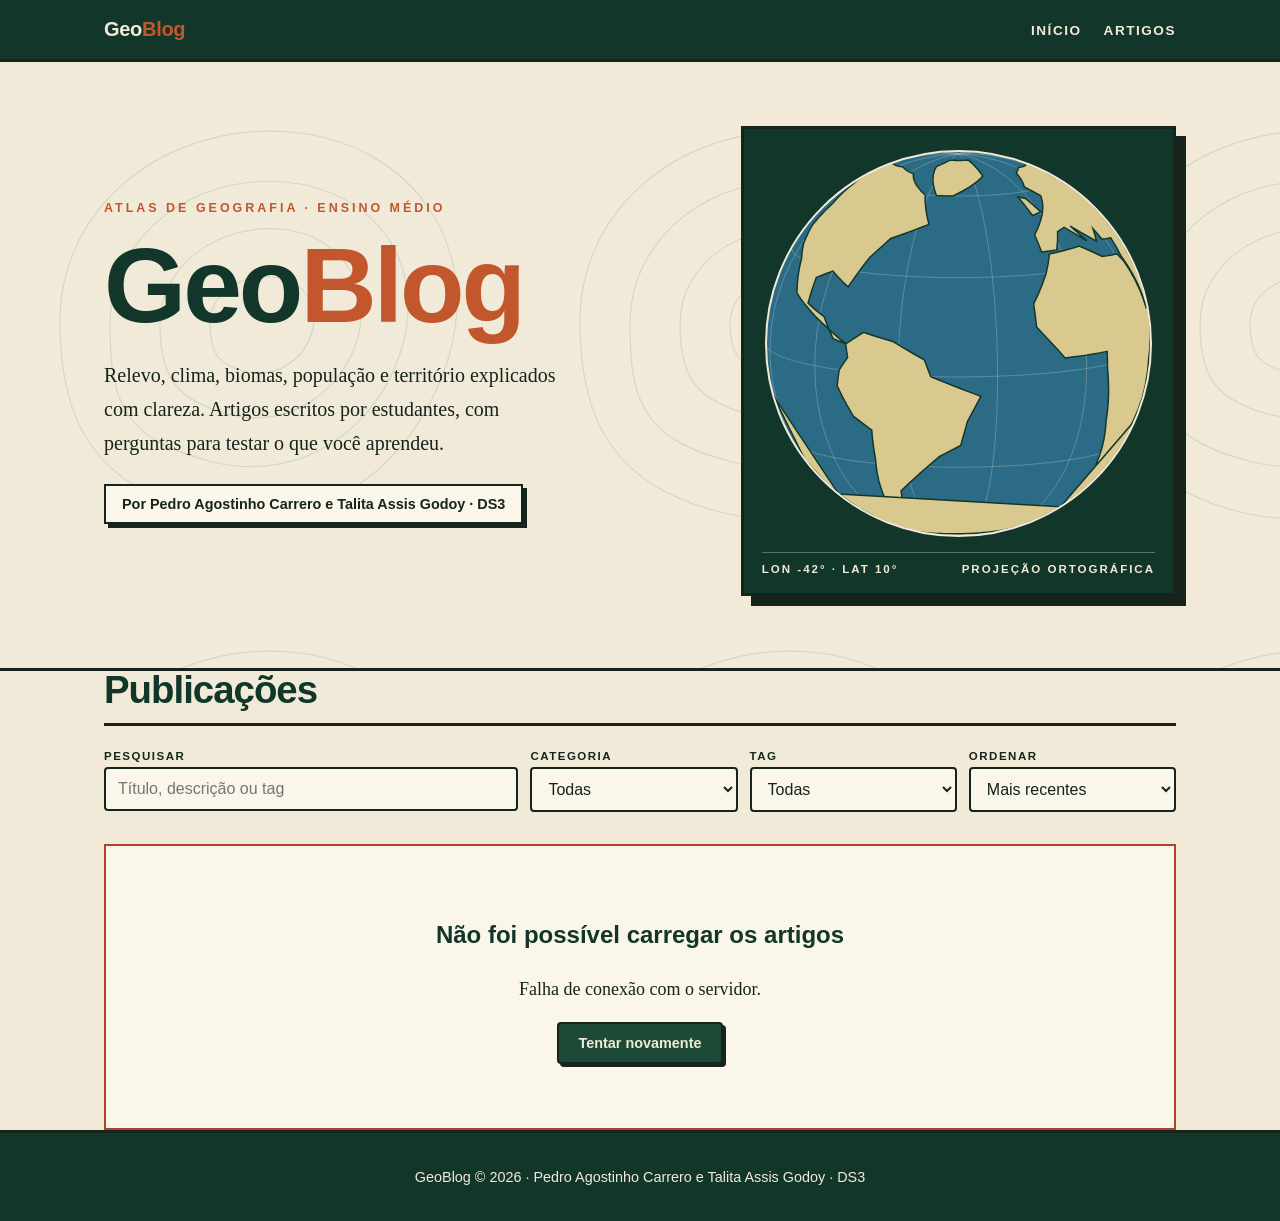
==== index.html @ fbd189be "agr sim" ====
<!doctype html>
<html lang="pt-BR">
  <head>
    <meta charset="utf-8" />
    <meta name="viewport" content="width=device-width,initial-scale=1" />
    <title>GeoBlog — Geografia do Ensino Médio</title>
    <meta
      name="description"
      content="GeoBlog: artigos de Geografia para o Ensino Médio."
    />
    <link rel="stylesheet" href="css/styles.css" />
  </head>
  <body>
    <a class="skip" href="#artigos">Ir para os artigos</a>
    <header class="site">
      <div class="wrap">
        <a class="brand" href="index.html">Geo<span>Blog</span></a>
        <nav aria-label="Principal">
          <a href="#inicio">Início</a><a href="#artigos">Artigos</a>
        </nav>
      </div>
    </header>
    <section class="hero" id="inicio">
      <div class="wrap">
        <div>
          <div class="coords">Atlas de Geografia · Ensino Médio</div>
          <h1>Geo<span>Blog</span></h1>
          <p>
            Relevo, clima, biomas, população e território explicados com
            clareza. Artigos escritos por estudantes, com perguntas para testar
            o que você aprendeu.
          </p>
          <div class="authors">
            Por Pedro Agostinho Carrero e Talita Assis Godoy · DS3
          </div>
        </div>
        <div class="stage">
          <canvas
            id="globe"
            role="img"
            aria-label="Globo terrestre girando lentamente"
          ></canvas>
          <div class="cap">
            <span id="gl">Lon −50° · Lat 10°</span
            ><span>Projeção ortográfica</span>
          </div>
        </div>
      </div>
    </section>
    <main class="wrap" id="artigos">
      <h2 class="sec">Publicações</h2>
      <div class="tools" role="search">
        <div>
          <label class="l" for="q">Pesquisar</label
          ><input id="q" type="search" placeholder="Título, descrição ou tag" />
        </div>
        <div>
          <label class="l" for="cat">Categoria</label
          ><select id="cat">
            <option value="">Todas</option>
          </select>
        </div>
        <div>
          <label class="l" for="tag">Tag</label
          ><select id="tag">
            <option value="">Todas</option>
          </select>
        </div>
        <div>
          <label class="l" for="ord">Ordenar</label
          ><select id="ord">
            <option value="desc">Mais recentes</option>
            <option value="asc">Mais antigos</option>
          </select>
        </div>
      </div>
      <div id="out" aria-live="polite"></div>
    </main>
    <footer class="site">
      <div class="wrap">
        GeoBlog © <span id="y"></span> · Pedro Agostinho Carrero e Talita Assis
        Godoy · DS3<br />
      </div>
    </footer>
    <script src="js/config.js"></script>
    <script src="js/api.js"></script>
    <script src="js/globe.js"></script>
    <script src="js/main.js"></script>
  </body>
</html>
---- css/styles.css ----
:root{--paper:#f1ead8;--card:#faf6ea;--ink:#16241c;--f:#1d4a36;--fd:#12372a;--o:#6b7a3a;--sand:#dccfae;--acc:#c2562d;--mut:#55655a;--ok:#2e7d4f;--bad:#b3402f}
*{box-sizing:border-box}html{scroll-behavior:smooth}
body{margin:0;font:18px/1.7 "Iowan Old Style",Palatino,Georgia,serif;color:var(--ink);background:var(--paper)}
h1,h2,h3,.sans,button,input,select,textarea,.meta,.badge,nav,.coords{font-family:"Helvetica Neue",Arial,system-ui,sans-serif}
a{color:var(--f)}:focus-visible{outline:3px solid var(--acc);outline-offset:3px}
.wrap{max-width:1120px;margin:auto;padding:0 24px}
.skip{position:absolute;left:-999px}.skip:focus{left:8px;top:8px;background:#fff;padding:8px;z-index:9}
header.site{background:var(--fd);color:var(--paper);position:sticky;top:0;z-index:5;border-bottom:3px solid var(--ink)}
header.site .wrap{display:flex;justify-content:space-between;align-items:center;padding:14px 24px;flex-wrap:wrap;gap:8px}
.brand{font:800 1.25rem "Helvetica Neue",Arial,sans-serif;color:var(--paper);text-decoration:none;letter-spacing:-.3px}.brand span{color:var(--acc)}
nav a{color:var(--paper);margin-left:22px;text-decoration:none;font-weight:600;font-size:.85rem;text-transform:uppercase;letter-spacing:1.5px;border-bottom:2px solid transparent;padding-bottom:2px}nav a:hover{border-color:var(--acc)}
.hero{background-color:var(--paper);background-image:url("data:image/svg+xml,%3Csvg xmlns='http://www.w3.org/2000/svg' width='520' height='520' fill='none' stroke='%231d4a36' stroke-opacity='.13' stroke-width='1.2'%3E%3Cpath d='M60 260c0-120 110-200 230-190s190 110 160 220-130 190-250 160S60 340 60 260z'/%3E%3Cpath d='M110 262c0-90 85-150 175-142s140 80 118 162-100 140-190 118-103-60-103-138z'/%3E%3Cpath d='M160 262c0-60 60-100 120-95s92 55 78 108-68 92-126 78-72-40-72-91z'/%3E%3Cpath d='M210 262c0-30 30-50 62-47s48 28 40 55-34 46-64 40-38-20-38-48z'/%3E%3C/svg%3E");border-bottom:3px solid var(--ink)}
.hero .wrap{display:grid;grid-template-columns:1.15fr .85fr;gap:48px;align-items:center;padding:64px 24px 72px}
.coords{font-size:.78rem;font-weight:700;color:var(--acc);letter-spacing:3px;text-transform:uppercase;margin-bottom:18px}
.hero h1{font:800 clamp(3.2rem,9vw,6.6rem)/.92 "Helvetica Neue",Arial,sans-serif;letter-spacing:-3px;margin:0 0 24px;color:var(--fd)}.hero h1 span{color:var(--acc)}
.hero p{font-size:1.25rem;max-width:46ch;margin:0 0 24px}
.authors{display:inline-block;padding:10px 16px;border:2px solid var(--ink);background:var(--card);font:700 .9rem "Helvetica Neue",Arial,sans-serif;box-shadow:4px 4px 0 var(--ink)}
.stage{background:var(--fd);border:3px solid var(--ink);box-shadow:10px 10px 0 var(--ink);padding:18px;color:var(--paper)}
.stage canvas{display:block;width:100%;aspect-ratio:1}
.stage .cap{display:flex;justify-content:space-between;font:700 .72rem "Helvetica Neue",Arial,sans-serif;letter-spacing:2px;text-transform:uppercase;margin-top:12px;border-top:1px solid #f1ead855;padding-top:10px}
main{padding:56px 0 80px}
h2.sec{font:800 2.4rem/1 "Helvetica Neue",Arial,sans-serif;letter-spacing:-1px;color:var(--fd);margin:0 0 24px;padding-bottom:14px;border-bottom:3px solid var(--ink)}
.tools{display:grid;grid-template-columns:2fr 1fr 1fr 1fr;gap:12px;margin-bottom:32px}
label.l{display:block;font:700 .72rem "Helvetica Neue",Arial,sans-serif;text-transform:uppercase;letter-spacing:1.5px;color:var(--ink);margin-bottom:5px}
input,select,textarea{width:100%;padding:11px 12px;border:2px solid var(--ink);border-radius:4px;background:var(--card);font-size:1rem;color:var(--ink)}
input:focus,select:focus,textarea:focus{background:#fff}
.grid{display:grid;grid-template-columns:repeat(auto-fill,minmax(300px,1fr));gap:32px}
.card{background:var(--card);border:2px solid var(--ink);box-shadow:6px 6px 0 var(--ink);transition:transform .15s,box-shadow .15s;display:flex;flex-direction:column;text-decoration:none;color:inherit}
.card:hover,.card:focus-visible{transform:translate(-3px,-3px);box-shadow:10px 10px 0 var(--acc)}
.card .cv{aspect-ratio:16/10;background:var(--o);object-fit:cover;width:100%;display:block;border-bottom:2px solid var(--ink);font-size:0}
.card .b{padding:18px;display:flex;flex-direction:column;gap:10px;flex:1}.card h3{margin:0;font-size:1.35rem;line-height:1.2;color:var(--fd);letter-spacing:-.3px}
.card p{margin:0;color:var(--mut);font-size:1rem;line-height:1.5}.meta{font-size:.78rem;color:var(--mut);font-weight:600}
.badge{display:inline-block;align-self:flex-start;padding:2px 9px;border:1.5px solid var(--ink);background:var(--sand);color:var(--ink);font-weight:700;font-size:.7rem;text-transform:uppercase;letter-spacing:1px}
.badge.pub{background:#bfe0c7}.badge.draft{background:#f0d98f}
.chips{display:flex;flex-wrap:wrap;gap:6px}.chips .badge{background:transparent;border-color:#16241c55;text-transform:none;letter-spacing:0}
.state{text-align:center;padding:64px 24px;background:var(--card);border:2px dashed var(--ink)}.state h3{margin:.2em 0;font-size:1.5rem;color:var(--fd)}.state.err{border-color:var(--bad);border-style:solid}
.btn{display:inline-block;padding:11px 20px;border:2px solid var(--ink);border-radius:4px;background:var(--f);color:var(--paper);font:700 .9rem "Helvetica Neue",Arial,sans-serif;cursor:pointer;text-decoration:none;box-shadow:3px 3px 0 var(--ink);transition:transform .1s,box-shadow .1s}
.btn:hover{transform:translate(-1px,-1px);box-shadow:5px 5px 0 var(--ink)}.btn:active{transform:translate(2px,2px);box-shadow:1px 1px 0 var(--ink)}
.btn.alt{background:var(--card);color:var(--ink)}.btn.dng{background:var(--bad);color:#fff}.btn:disabled{opacity:.55;cursor:wait}
footer.site{background:var(--fd);color:var(--paper);padding:36px 0;font:.9rem "Helvetica Neue",Arial,sans-serif;text-align:center;border-top:3px solid var(--ink)}footer a{color:var(--sand)}
article.post{max-width:740px;margin:auto}article h1{font:800 clamp(2.2rem,6vw,3.6rem)/1.02 "Helvetica Neue",Arial,sans-serif;letter-spacing:-1.5px;color:var(--fd);margin:.3em 0}
.lead{font-size:1.35rem;line-height:1.5;color:var(--mut);border-left:5px solid var(--acc);padding-left:16px}
figure{margin:28px 0}figure img{width:100%;display:block;border:2px solid var(--ink);box-shadow:6px 6px 0 var(--ink)}figcaption{font:.82rem "Helvetica Neue",Arial,sans-serif;color:var(--mut);margin-top:12px}
.content{font-size:1.15rem}.content>p:first-of-type::first-letter{float:left;font:800 4.2rem/.8 "Helvetica Neue",Arial,sans-serif;color:var(--acc);padding:6px 10px 0 0}
.content h2,.content h3{font-family:"Helvetica Neue",Arial,sans-serif;color:var(--fd);letter-spacing:-.5px;margin-top:1.8em}.content blockquote{border-left:5px solid var(--acc);margin:1.4em 0;padding:.2em 1.2em;font-style:italic}
article h2{font-family:"Helvetica Neue",Arial,sans-serif;color:var(--fd);border-top:3px solid var(--ink);padding-top:12px;margin-top:2em}
.refs{white-space:pre-wrap;font-size:.95rem;background:var(--sand);border:2px solid var(--ink);padding:16px}
.q{background:var(--card);border:2px solid var(--ink);box-shadow:5px 5px 0 var(--ink);padding:20px;margin:22px 0}.q fieldset{border:0;padding:0;margin:0}
.q legend{font:700 1.1rem "Helvetica Neue",Arial,sans-serif;margin-bottom:10px;padding:0}.opt{display:flex;gap:10px;align-items:flex-start;padding:8px 10px;margin:4px 0;border:2px solid transparent;cursor:pointer}.opt:hover{border-color:var(--ink)}.opt input{width:auto;margin-top:7px;accent-color:var(--f)}
.res{font:700 .95rem "Helvetica Neue",Arial,sans-serif;margin-top:12px}.res.ok{color:var(--ok)}.res.no{color:var(--bad)}
.msg{padding:12px 16px;border:2px solid var(--ink);font:600 .95rem "Helvetica Neue",Arial,sans-serif;margin:12px 0}.msg.err{background:#f3cfc7}.msg.ok{background:#c9e6d0}.msg.info{background:var(--sand)}
.admin .box{background:var(--card);border:2px solid var(--ink);box-shadow:6px 6px 0 var(--ink);padding:26px;margin-bottom:28px}
.narrow{max-width:420px;margin:48px auto}.row{display:grid;grid-template-columns:1fr 1fr;gap:14px}.fld{margin-bottom:16px}
.list-item{display:flex;gap:12px;justify-content:space-between;align-items:center;padding:14px 0;border-bottom:2px solid var(--ink);flex-wrap:wrap}
.tb{display:flex;gap:6px;flex-wrap:wrap;margin-bottom:6px}.tb button{padding:6px 11px;border:2px solid var(--ink);background:var(--card);border-radius:4px;cursor:pointer;font-weight:800}.tb button:hover{background:var(--sand)}
.ed{min-height:280px;border:2px solid var(--ink);border-radius:4px;padding:14px;background:#fff;overflow:auto}
.qe{border:2px solid var(--ink);padding:16px;margin-bottom:14px;background:var(--paper)}
.oe{display:flex;gap:8px;align-items:center;margin:6px 0}.oe input[type=radio]{width:auto;accent-color:var(--f)}
dialog{border:3px solid var(--ink);box-shadow:10px 10px 0 var(--ink);background:var(--card);max-width:800px;width:92vw;max-height:90vh;padding:24px}dialog::backdrop{background:#16241cbb}
.hidden{display:none!important}
@media(max-width:800px){.hero .wrap{grid-template-columns:1fr;padding:40px 24px 56px}.tools,.row{grid-template-columns:1fr}.stage{order:-1;max-width:420px}}
@media(prefers-reduced-motion:reduce){*{animation:none!important;transition:none!important}html{scroll-behavior:auto}}
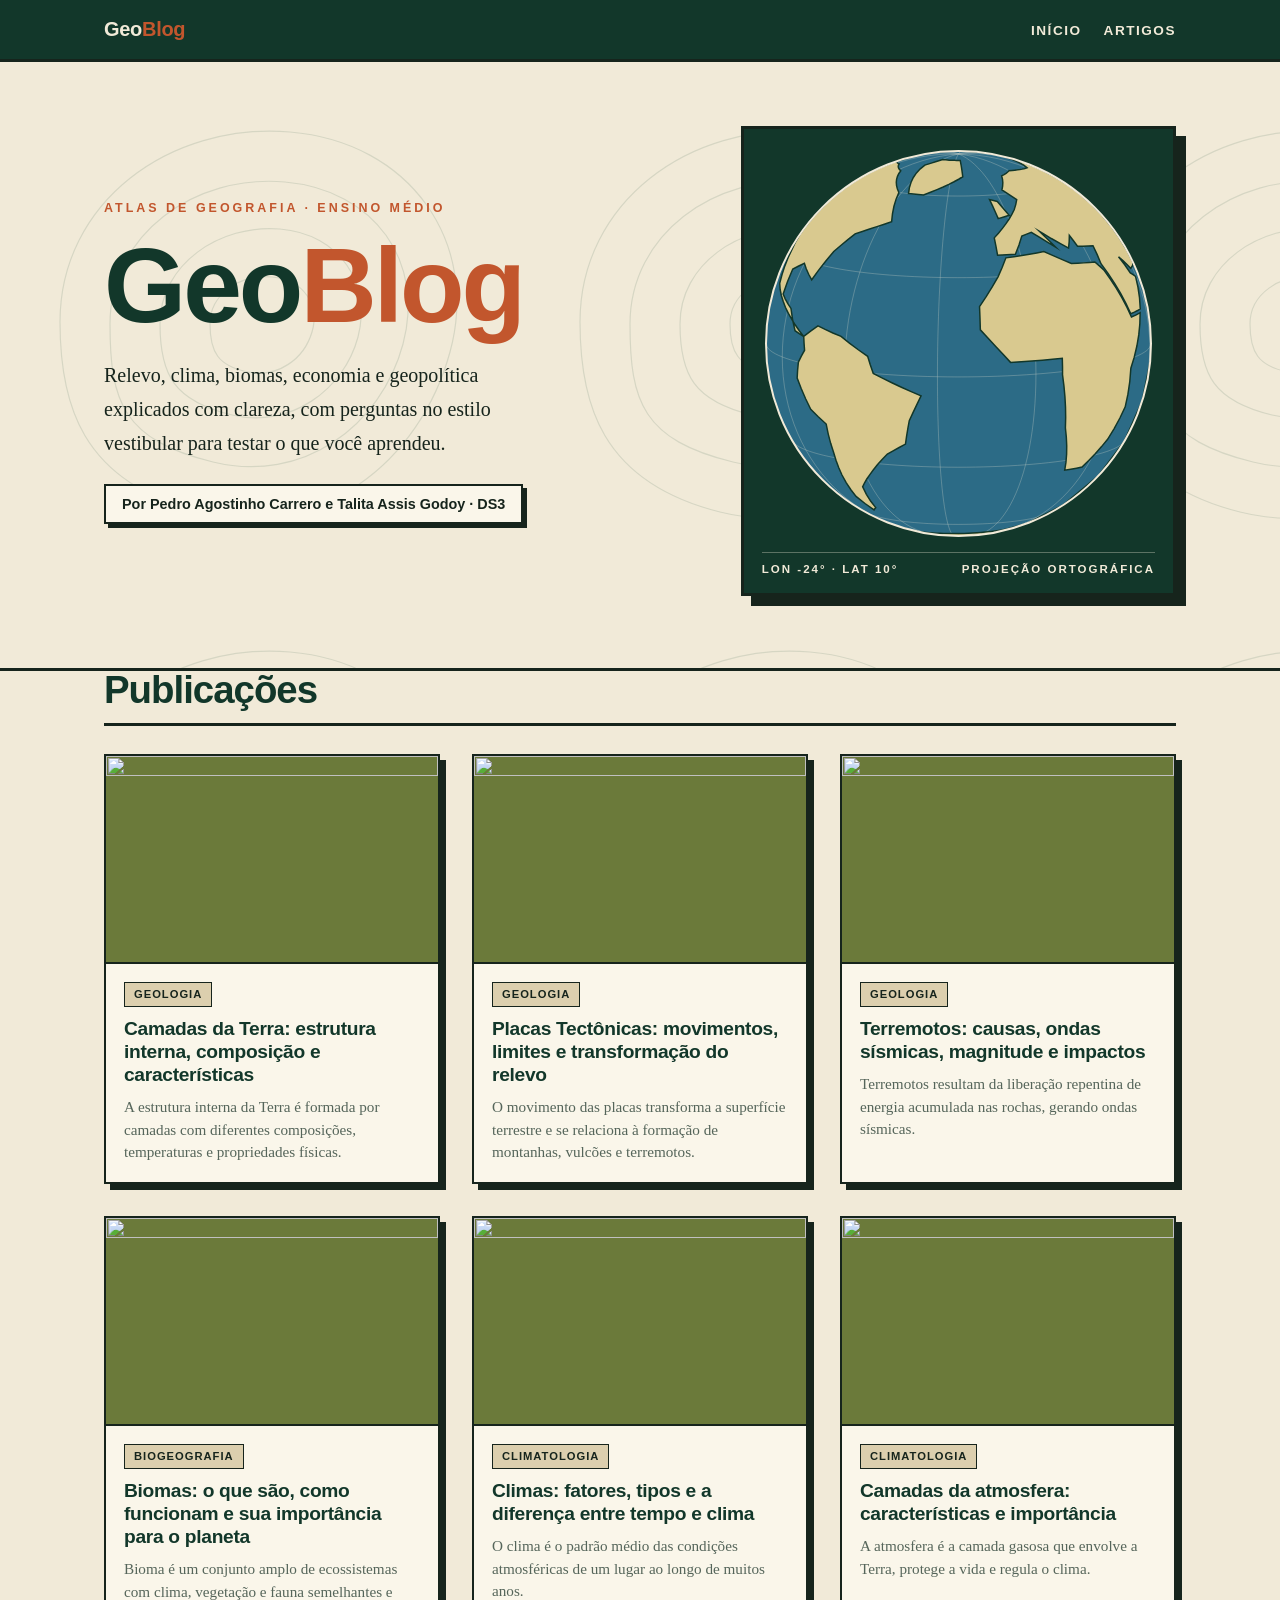
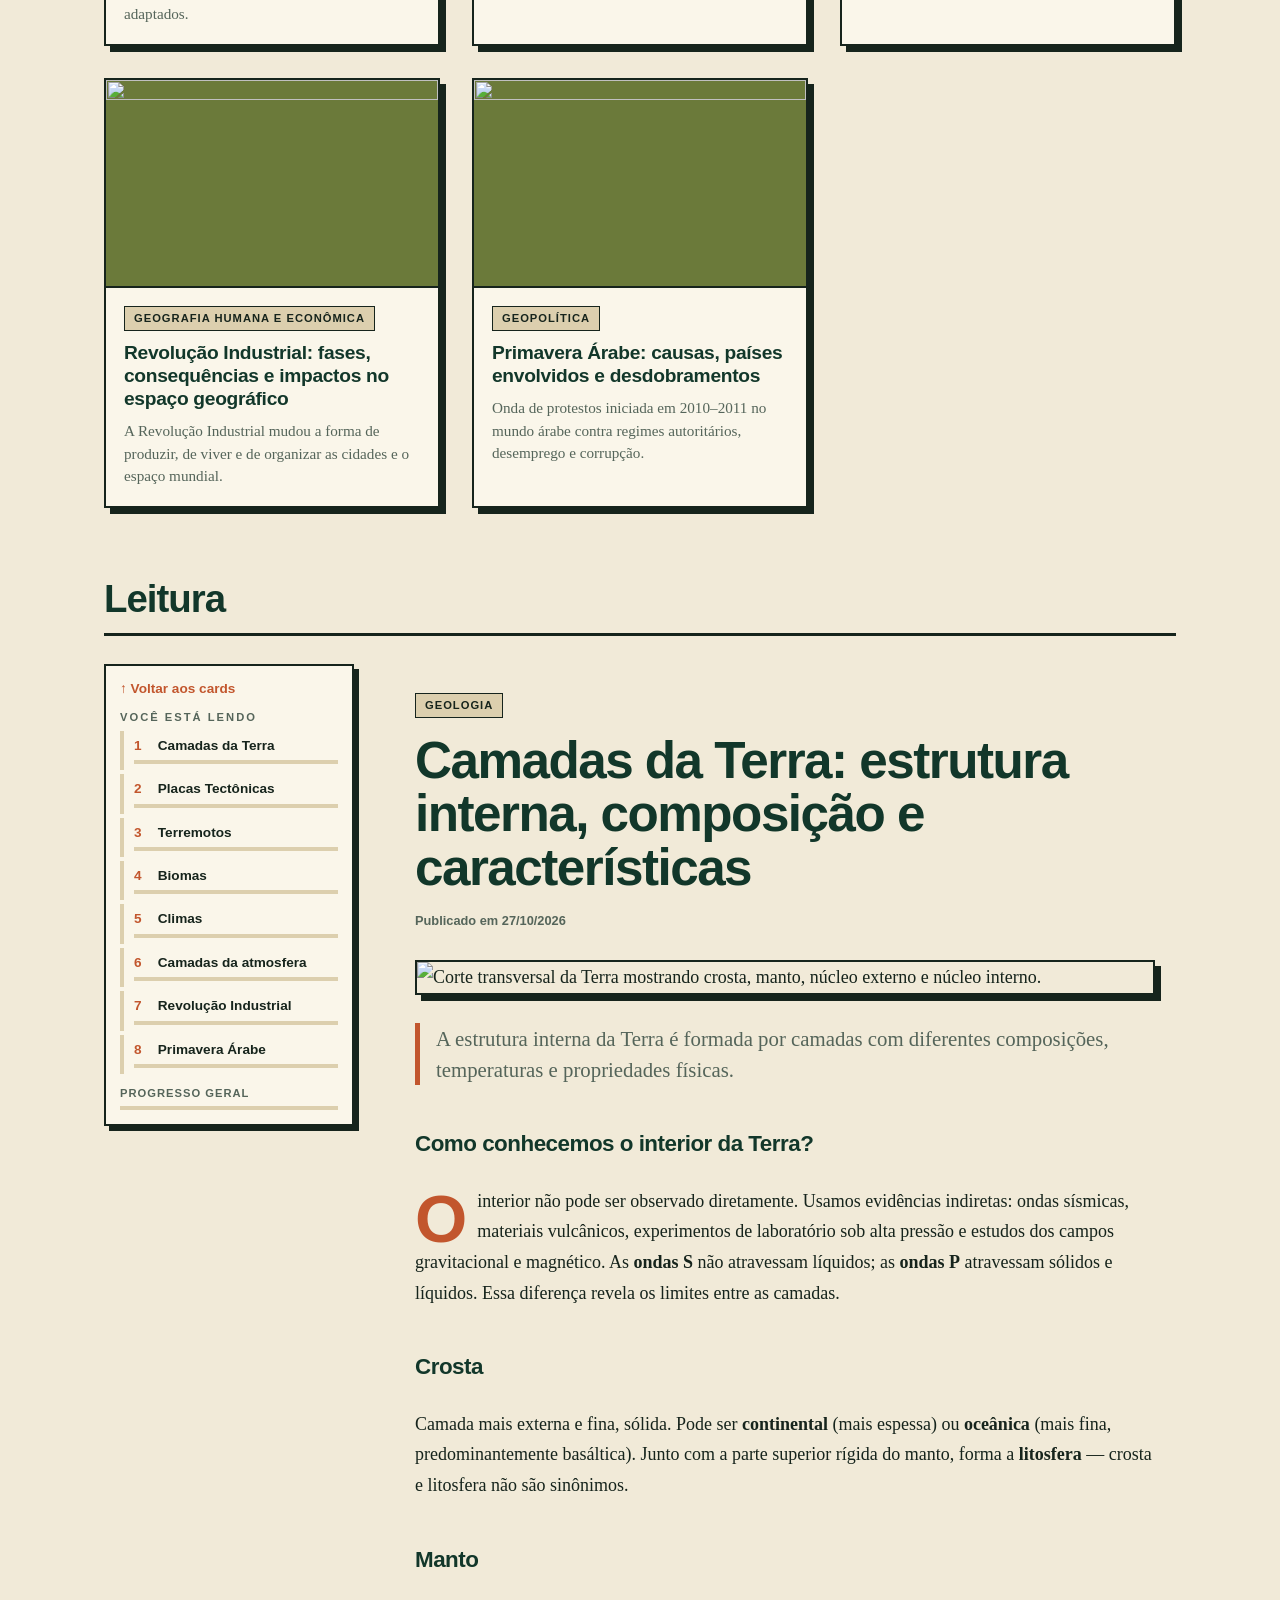
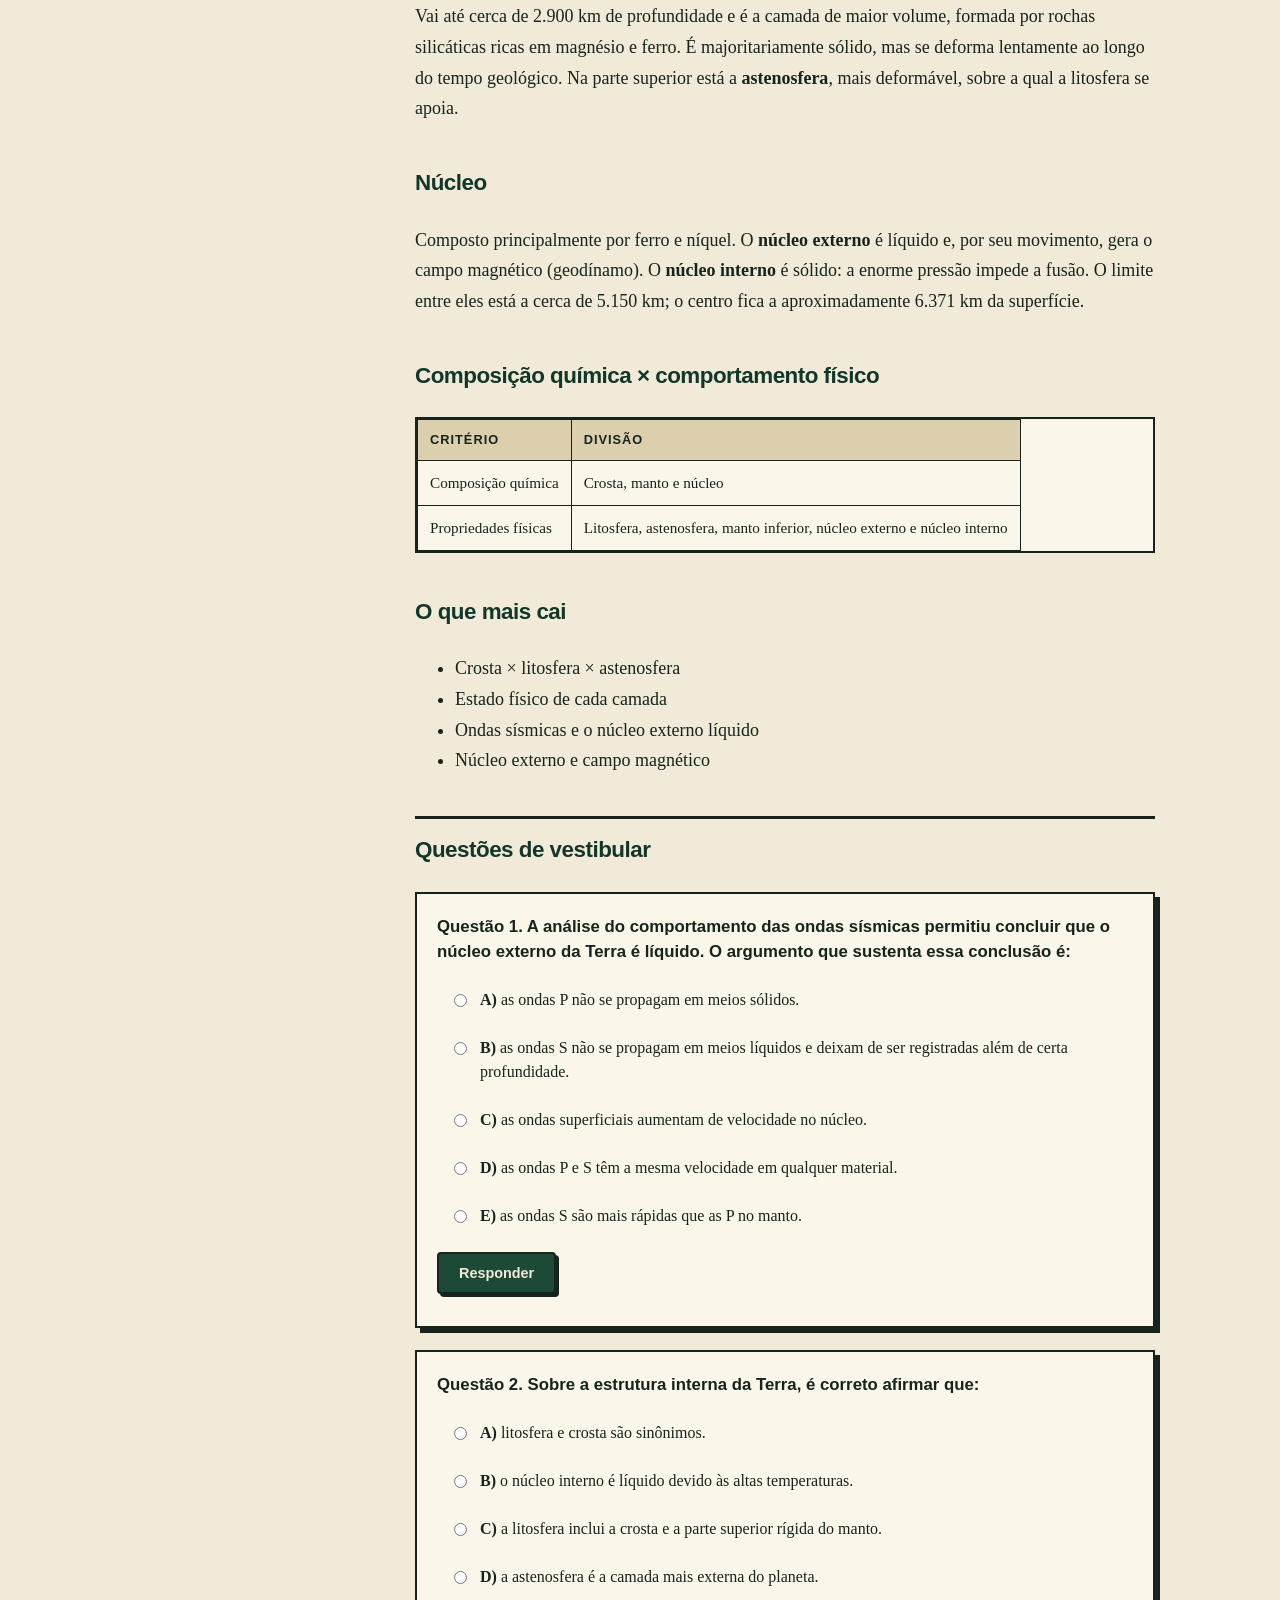
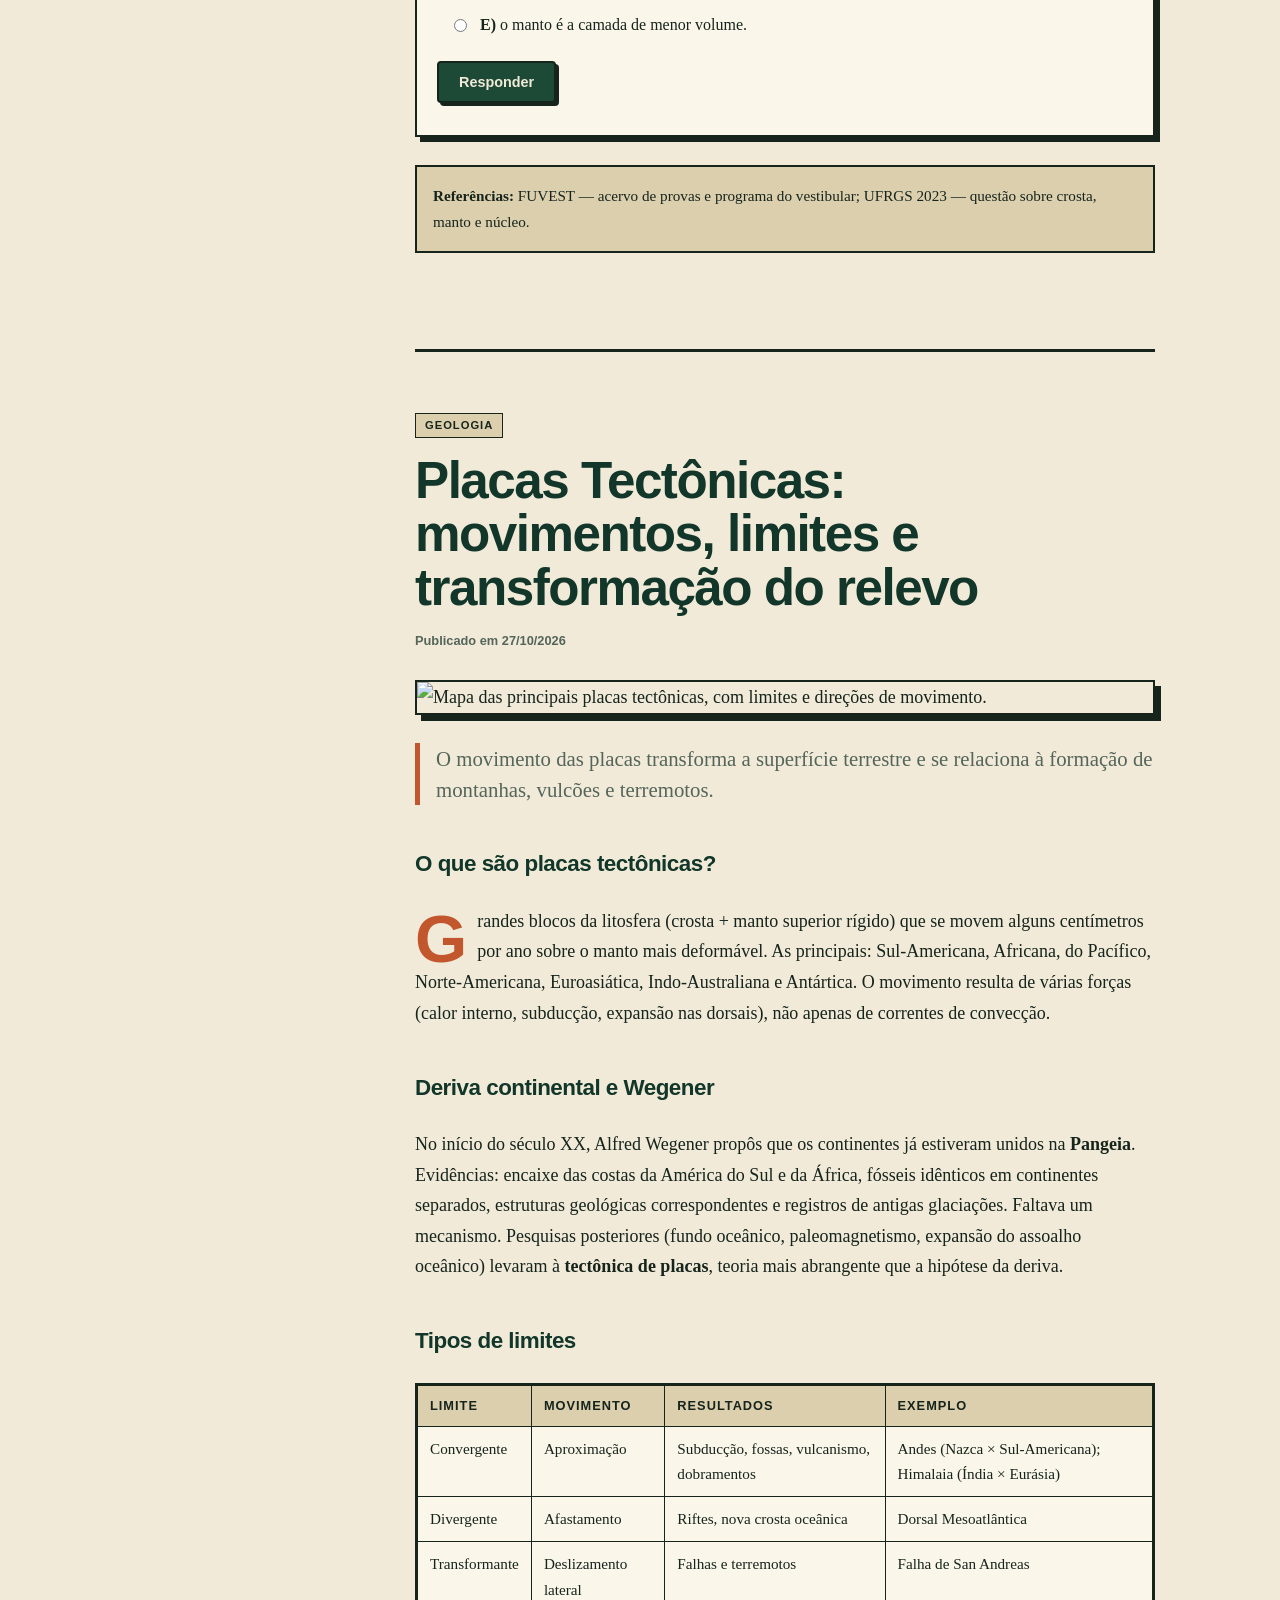
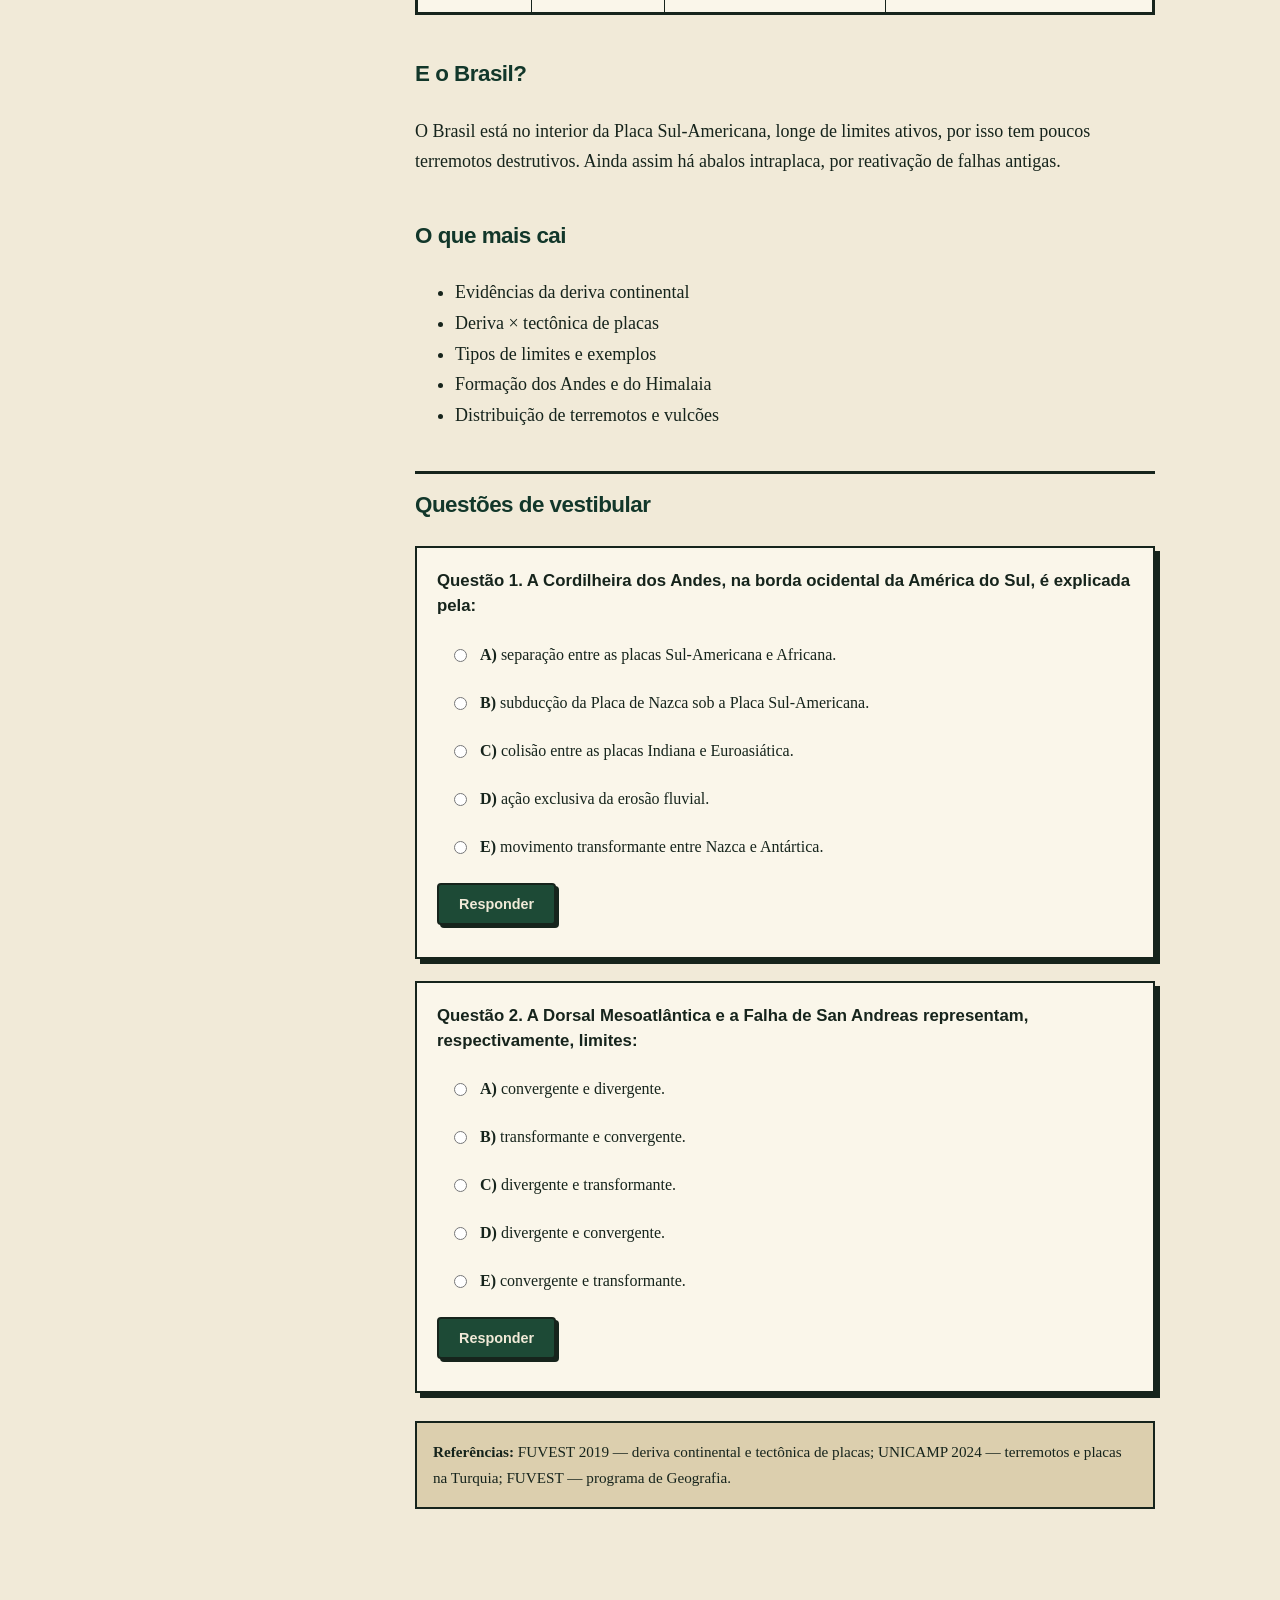
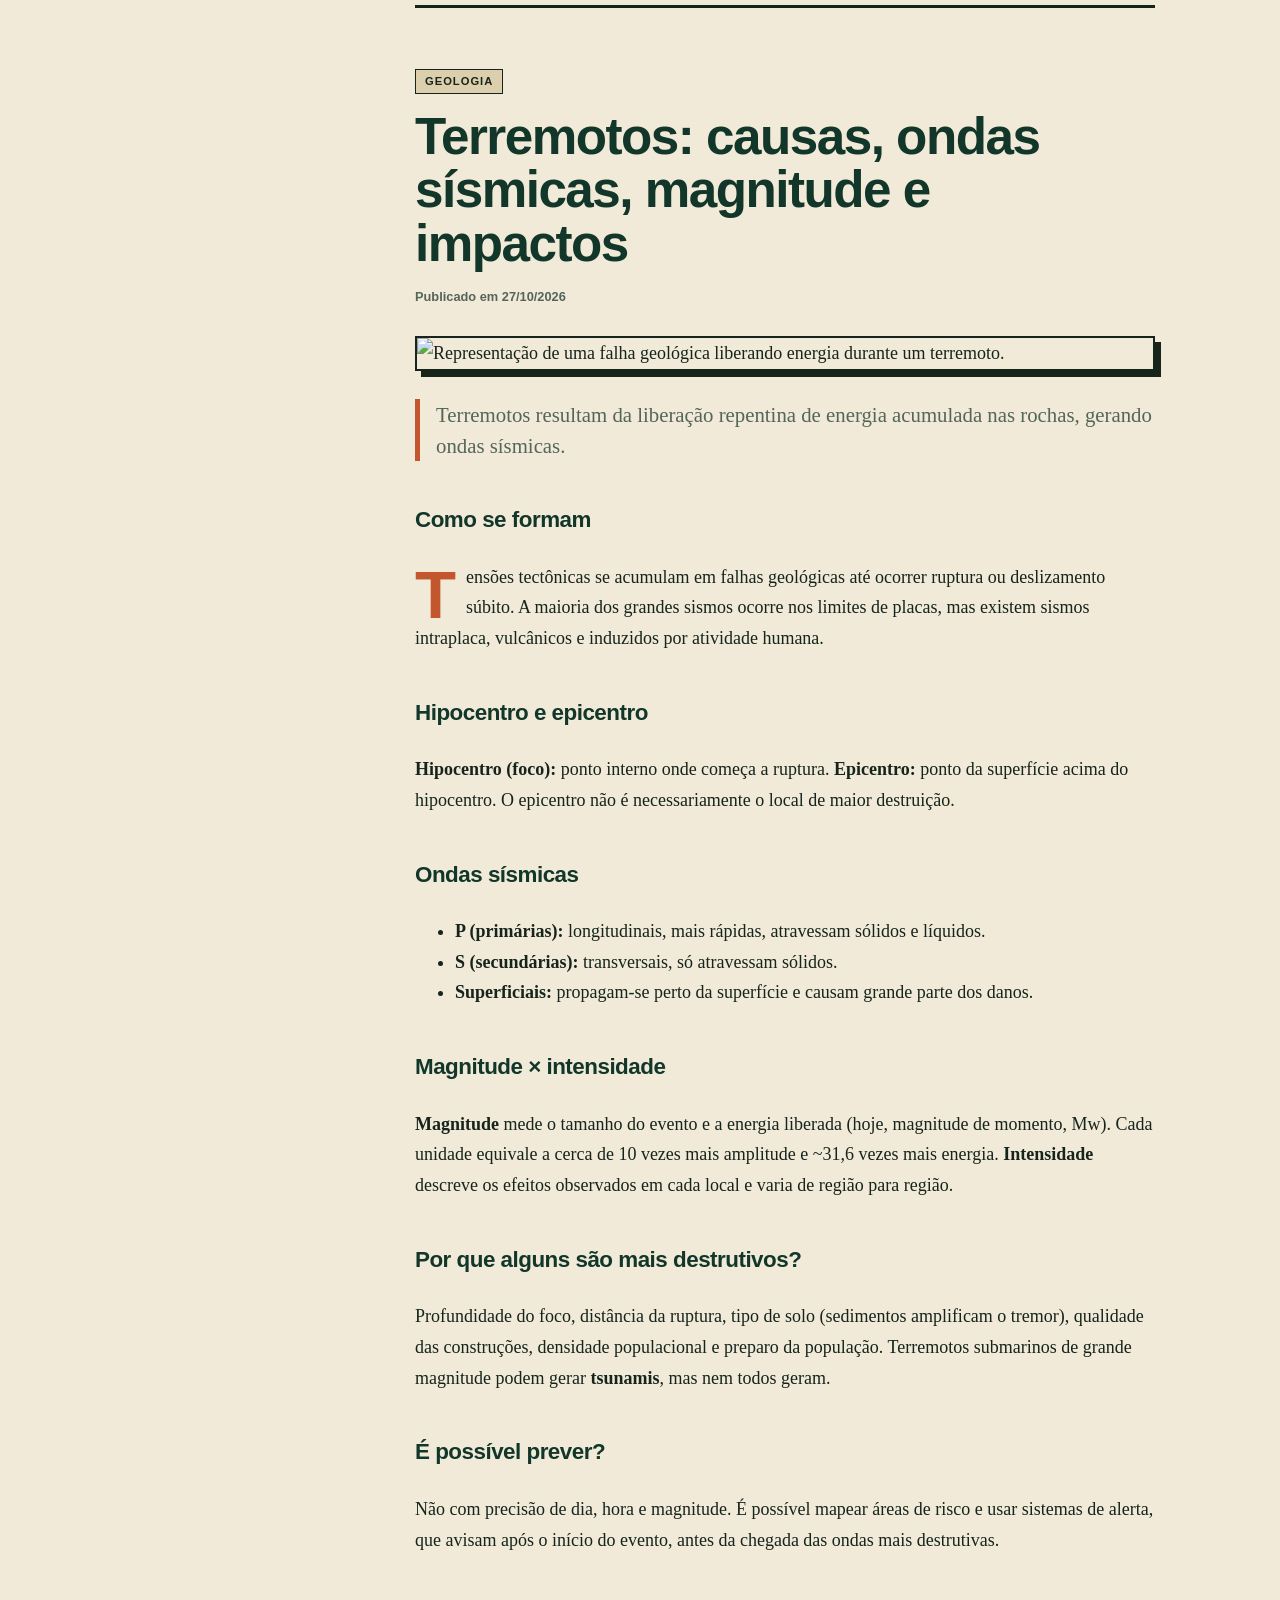
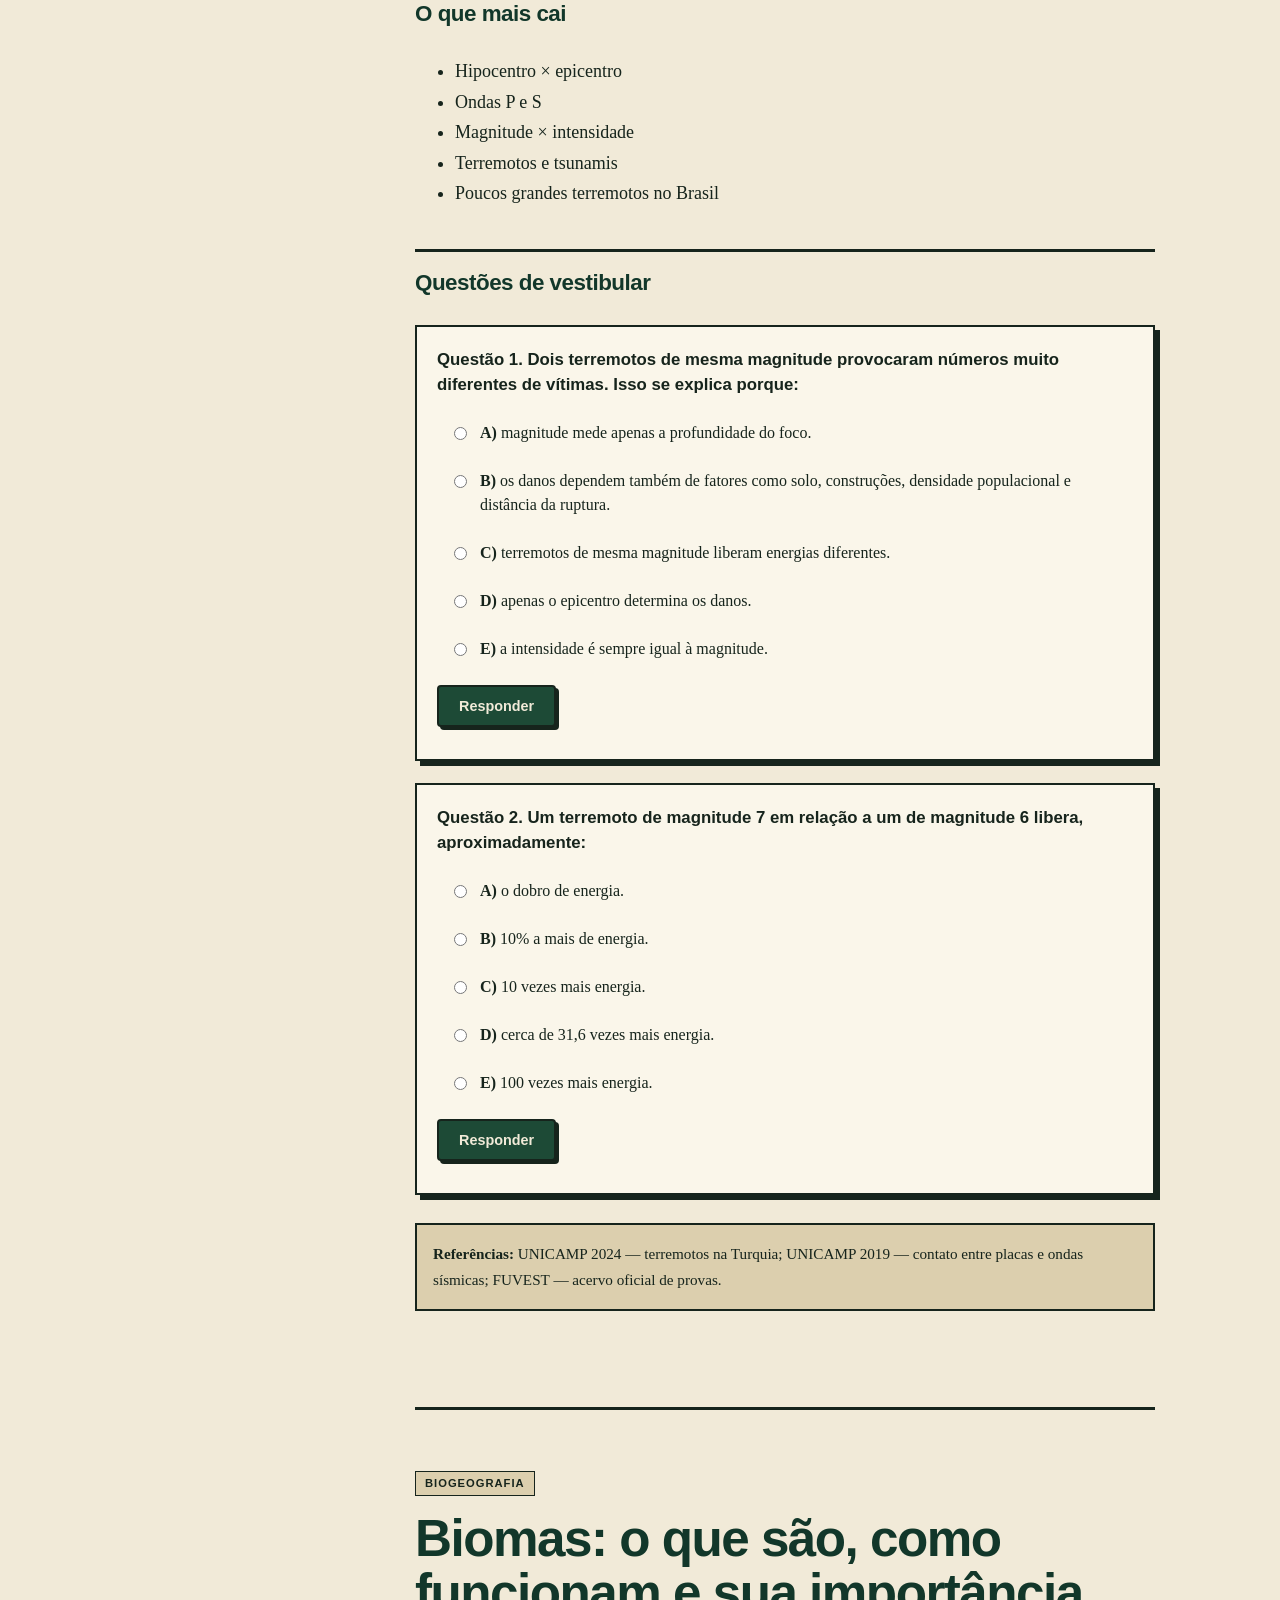
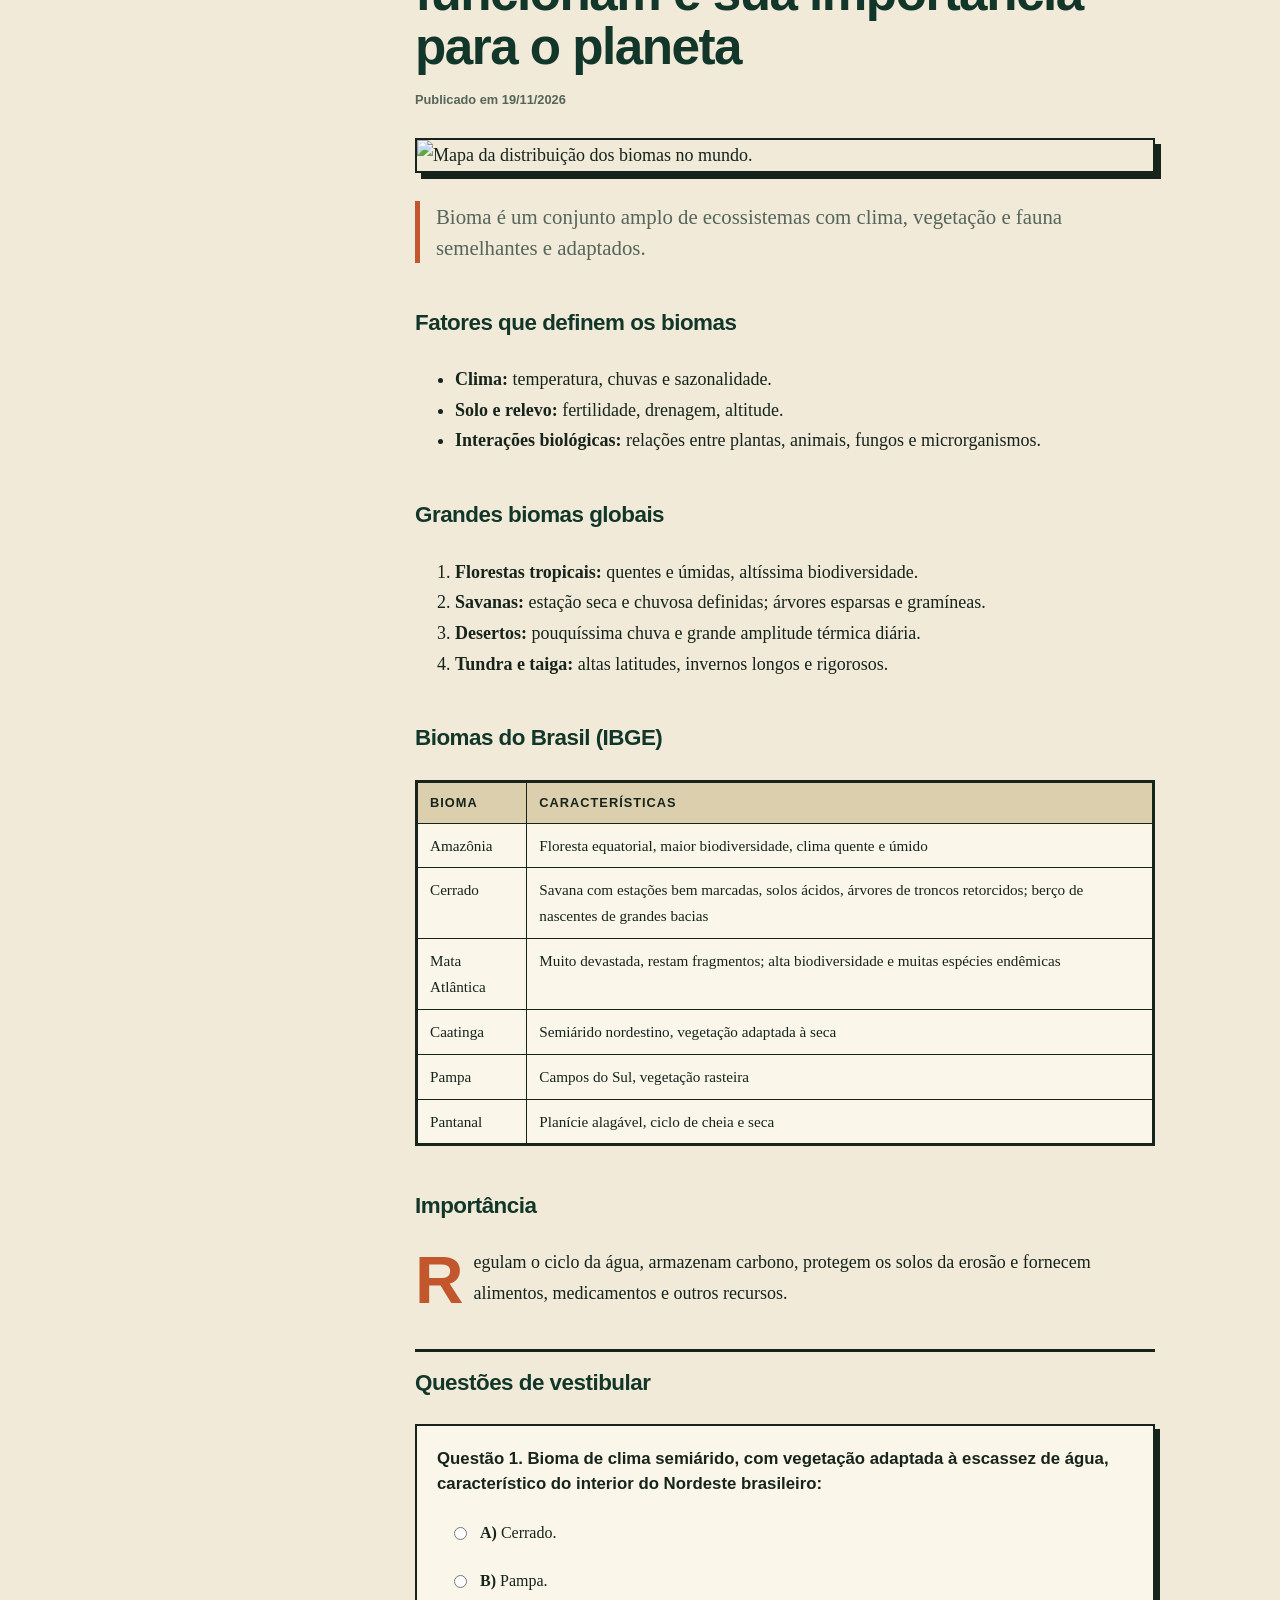
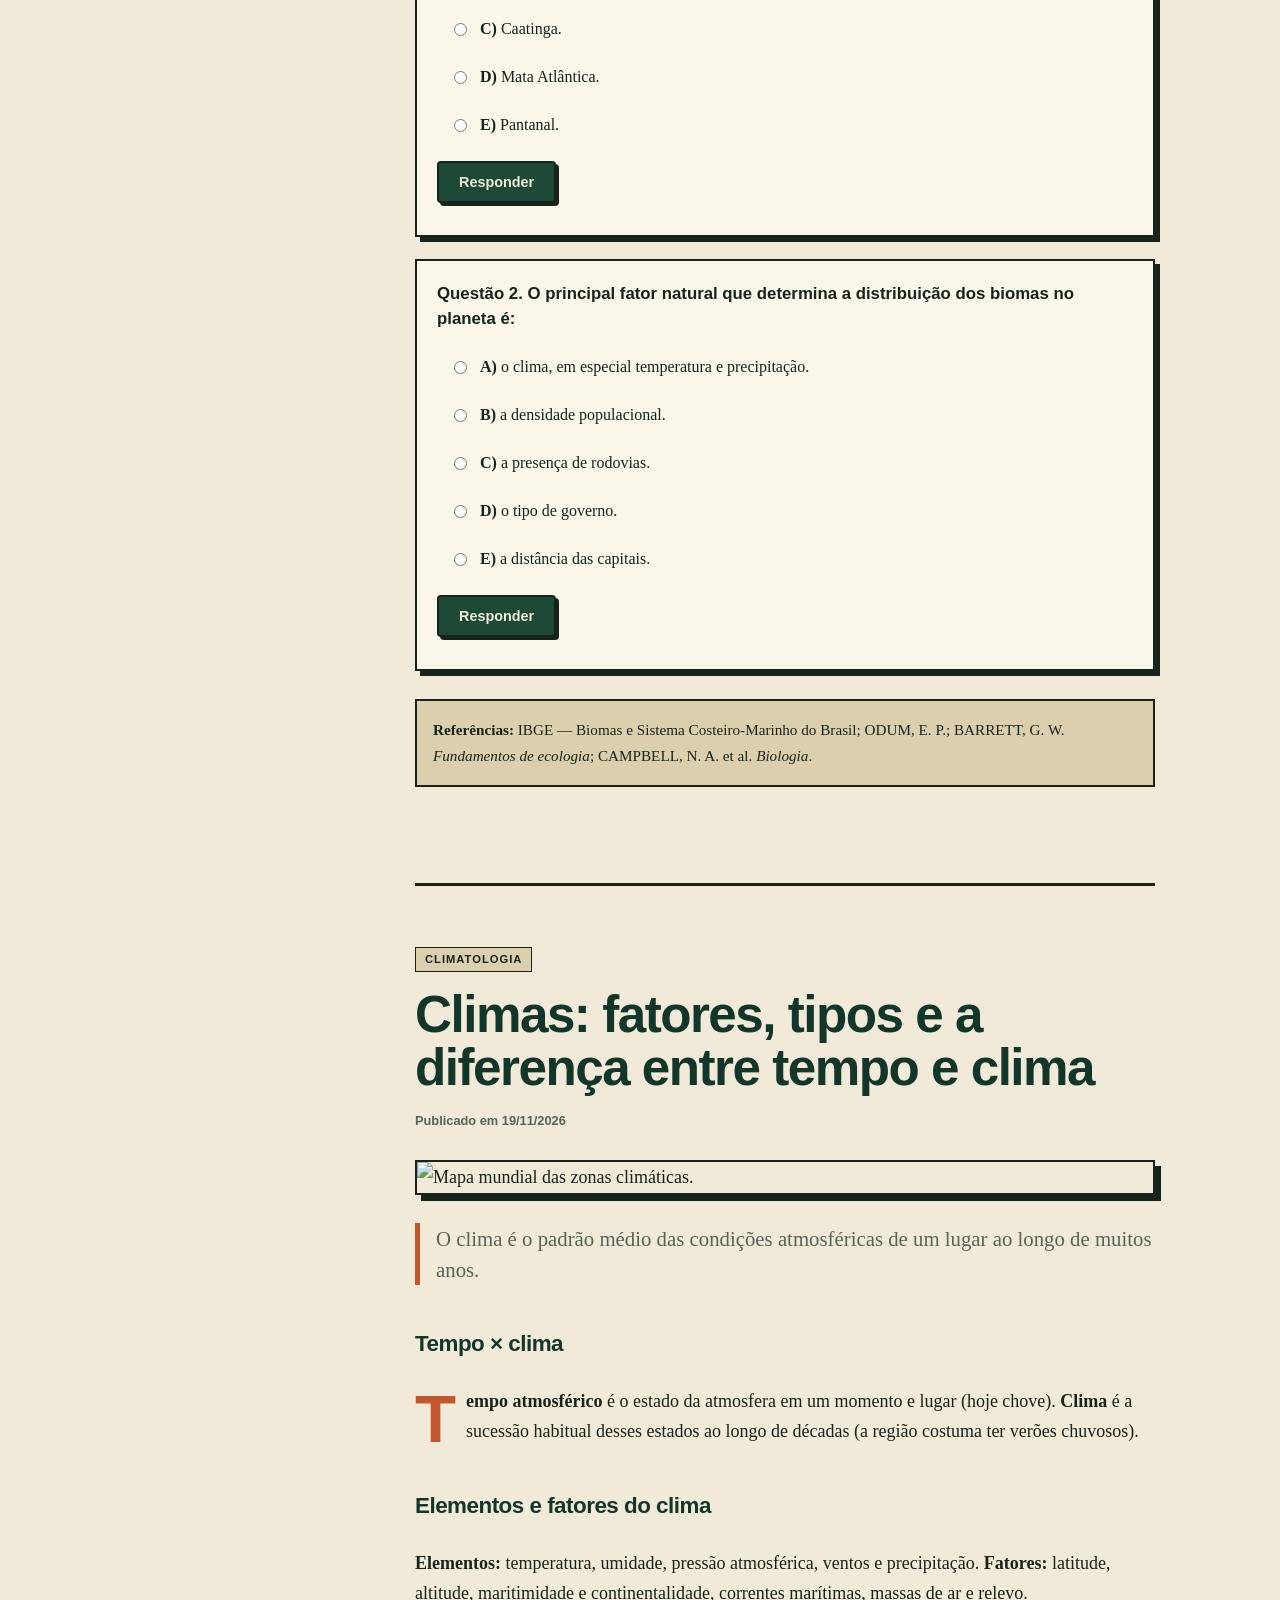
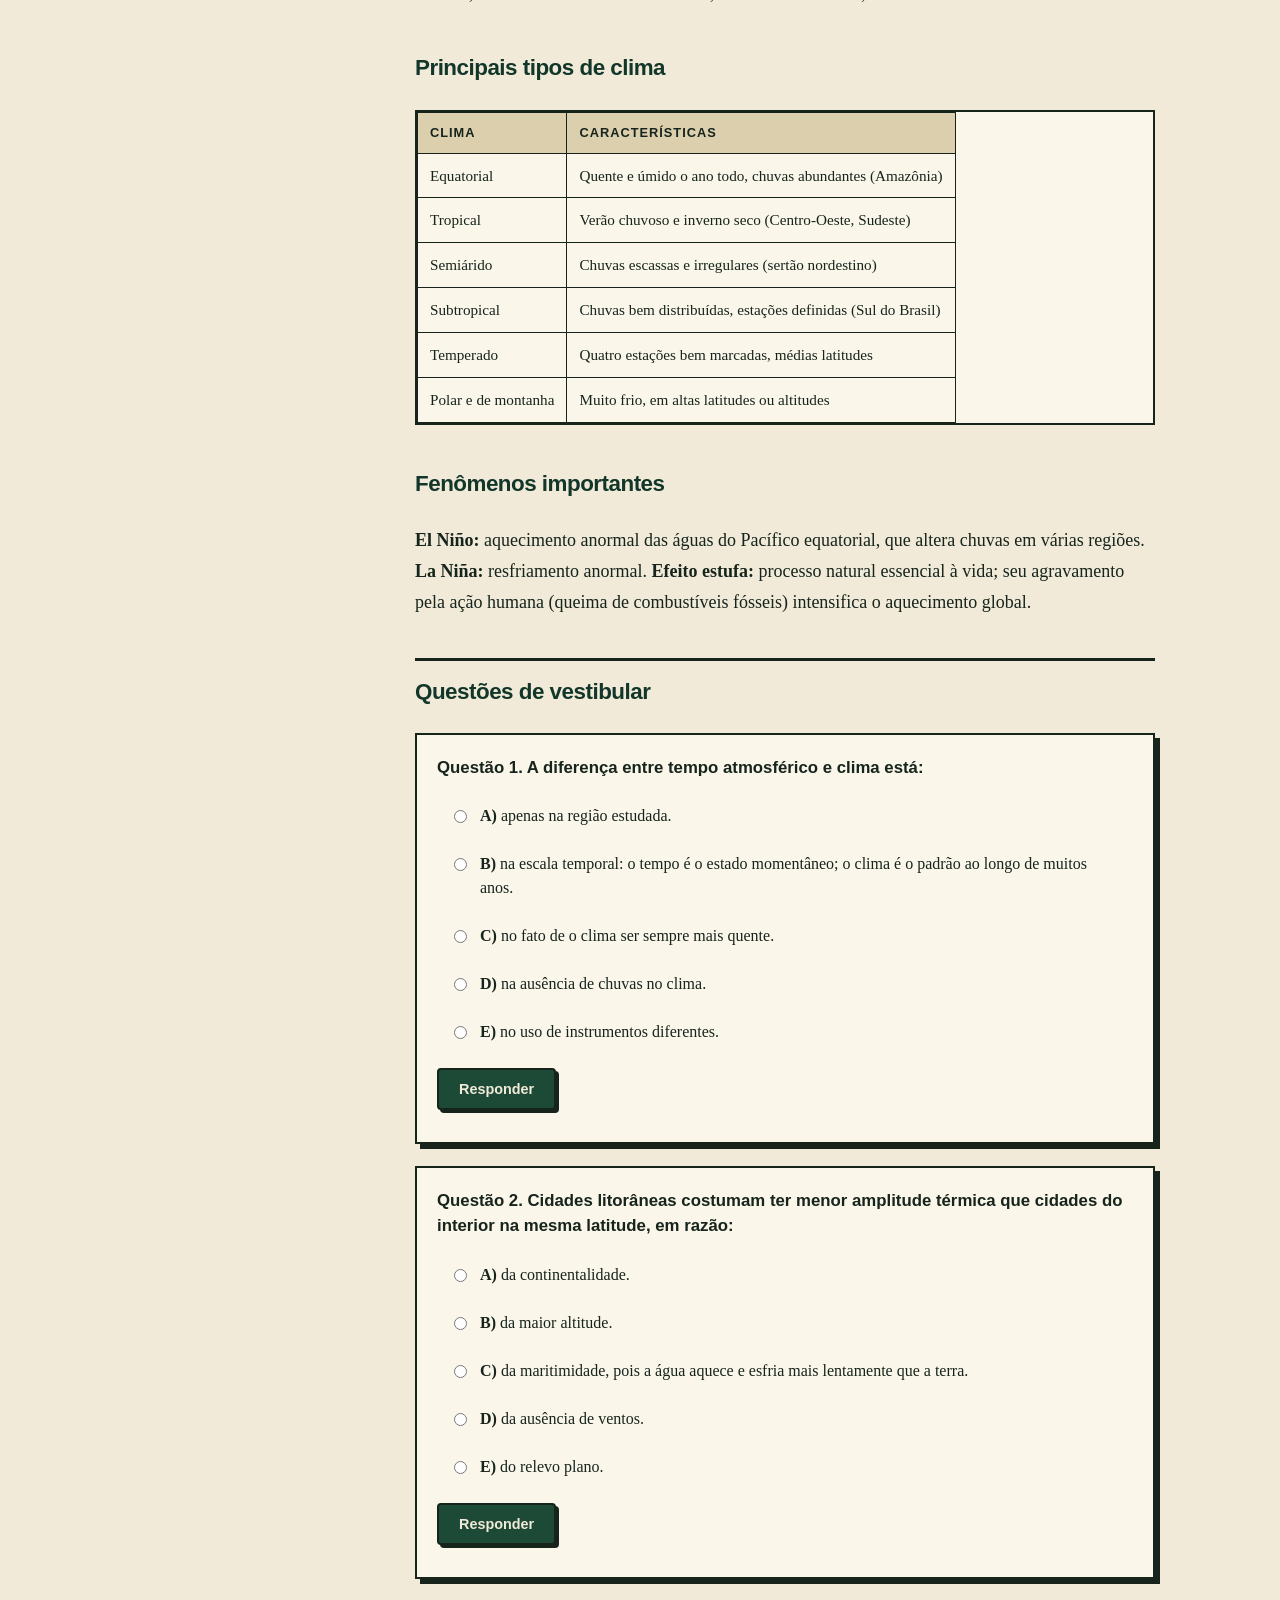
==== commit 963d61fd: "yes" ====
--- a/index.html
+++ b/index.html
@@ -1,34 +1,35 @@
 <!doctype html>
 <html lang="pt-BR">
   <head>
-    <meta charset="utf-8" />
-    <meta name="viewport" content="width=device-width,initial-scale=1" />
-    <title>GeoBlog — Geografia do Ensino Médio</title>
+    <meta charset="UTF-8" />
+    <meta name="viewport" content="width=device-width, initial-scale=1" />
+    <title>GeoBlog — Geografia para o ENEM e vestibulares</title>
     <meta
       name="description"
-      content="GeoBlog: artigos de Geografia para o Ensino Médio."
+      content="Artigos de Geografia para ENEM e vestibulares."
     />
-    <link rel="stylesheet" href="css/styles.css" />
+    <link rel="stylesheet" href="style.css" />
   </head>
   <body>
     <a class="skip" href="#artigos">Ir para os artigos</a>
     <header class="site">
       <div class="wrap">
-        <a class="brand" href="index.html">Geo<span>Blog</span></a>
+        <a class="brand" href="#inicio">Geo<span>Blog</span></a>
         <nav aria-label="Principal">
           <a href="#inicio">Início</a><a href="#artigos">Artigos</a>
         </nav>
       </div>
     </header>
+
     <section class="hero" id="inicio">
       <div class="wrap">
         <div>
           <div class="coords">Atlas de Geografia · Ensino Médio</div>
           <h1>Geo<span>Blog</span></h1>
           <p>
-            Relevo, clima, biomas, população e território explicados com
-            clareza. Artigos escritos por estudantes, com perguntas para testar
-            o que você aprendeu.
+            Relevo, clima, biomas, economia e geopolítica explicados com
+            clareza, com perguntas no estilo vestibular para testar o que você
+            aprendeu.
           </p>
           <div class="authors">
             Por Pedro Agostinho Carrero e Talita Assis Godoy · DS3
@@ -47,44 +48,1056 @@
         </div>
       </div>
     </section>
+
     <main class="wrap" id="artigos">
       <h2 class="sec">Publicações</h2>
-      <div class="tools" role="search">
-        <div>
-          <label class="l" for="q">Pesquisar</label
-          ><input id="q" type="search" placeholder="Título, descrição ou tag" />
-        </div>
-        <div>
-          <label class="l" for="cat">Categoria</label
-          ><select id="cat">
-            <option value="">Todas</option>
-          </select>
-        </div>
-        <div>
-          <label class="l" for="tag">Tag</label
-          ><select id="tag">
-            <option value="">Todas</option>
-          </select>
-        </div>
-        <div>
-          <label class="l" for="ord">Ordenar</label
-          ><select id="ord">
-            <option value="desc">Mais recentes</option>
-            <option value="asc">Mais antigos</option>
-          </select>
+      <div class="grid" id="cards"></div>
+
+      <h2 class="sec leitura" id="leitura">Leitura</h2>
+      <div class="leitura-wrap">
+        <aside id="lateral" aria-label="Onde você está na leitura"></aside>
+        <div class="artigos">
+          <!-- ============ 1 ============ -->
+          <article class="post" id="camadas-da-terra">
+            <span class="badge">Geologia</span>
+            <h2>
+              Camadas da Terra: estrutura interna, composição e características
+            </h2>
+            <p class="meta">Publicado em <time>27/10/2026</time></p>
+            <img
+              class="capa"
+              src="https://www.infoescola.com/wp-content/uploads/2011/11/camadas-da-terra-1181453587.jpg"
+              alt="Corte transversal da Terra mostrando crosta, manto, núcleo externo e núcleo interno."
+            />
+            <p class="lead">
+              A estrutura interna da Terra é formada por camadas com diferentes
+              composições, temperaturas e propriedades físicas.
+            </p>
+
+            <h3>Como conhecemos o interior da Terra?</h3>
+            <p>
+              O interior não pode ser observado diretamente. Usamos evidências
+              indiretas: ondas sísmicas, materiais vulcânicos, experimentos de
+              laboratório sob alta pressão e estudos dos campos gravitacional e
+              magnético. As <strong>ondas S</strong> não atravessam líquidos; as
+              <strong>ondas P</strong> atravessam sólidos e líquidos. Essa
+              diferença revela os limites entre as camadas.
+            </p>
+
+            <h3>Crosta</h3>
+            <p>
+              Camada mais externa e fina, sólida. Pode ser
+              <strong>continental</strong> (mais espessa) ou
+              <strong>oceânica</strong> (mais fina, predominantemente
+              basáltica). Junto com a parte superior rígida do manto, forma a
+              <strong>litosfera</strong> — crosta e litosfera não são sinônimos.
+            </p>
+
+            <h3>Manto</h3>
+            <p>
+              Vai até cerca de 2.900 km de profundidade e é a camada de maior
+              volume, formada por rochas silicáticas ricas em magnésio e ferro.
+              É majoritariamente sólido, mas se deforma lentamente ao longo do
+              tempo geológico. Na parte superior está a
+              <strong>astenosfera</strong>, mais deformável, sobre a qual a
+              litosfera se apoia.
+            </p>
+
+            <h3>Núcleo</h3>
+            <p>
+              Composto principalmente por ferro e níquel. O
+              <strong>núcleo externo</strong> é líquido e, por seu movimento,
+              gera o campo magnético (geodínamo). O
+              <strong>núcleo interno</strong> é sólido: a enorme pressão impede
+              a fusão. O limite entre eles está a cerca de 5.150 km; o centro
+              fica a aproximadamente 6.371 km da superfície.
+            </p>
+
+            <h3>Composição química × comportamento físico</h3>
+            <table>
+              <tr>
+                <th>Critério</th>
+                <th>Divisão</th>
+              </tr>
+              <tr>
+                <td>Composição química</td>
+                <td>Crosta, manto e núcleo</td>
+              </tr>
+              <tr>
+                <td>Propriedades físicas</td>
+                <td>
+                  Litosfera, astenosfera, manto inferior, núcleo externo e
+                  núcleo interno
+                </td>
+              </tr>
+            </table>
+
+            <h3>O que mais cai</h3>
+            <ul>
+              <li>Crosta × litosfera × astenosfera</li>
+              <li>Estado físico de cada camada</li>
+              <li>Ondas sísmicas e o núcleo externo líquido</li>
+              <li>Núcleo externo e campo magnético</li>
+            </ul>
+
+            <section class="questoes">
+              <h3>Questões de vestibular</h3>
+              <details class="q">
+                <summary>
+                  <strong>Questão 1.</strong> A análise do comportamento das
+                  ondas sísmicas permitiu concluir que o núcleo externo da Terra
+                  é líquido. O argumento que sustenta essa conclusão é:
+                </summary>
+                <ol type="a">
+                  <li>as ondas P não se propagam em meios sólidos.</li>
+                  <li>
+                    as ondas S não se propagam em meios líquidos e deixam de ser
+                    registradas além de certa profundidade.
+                  </li>
+                  <li>
+                    as ondas superficiais aumentam de velocidade no núcleo.
+                  </li>
+                  <li>
+                    as ondas P e S têm a mesma velocidade em qualquer material.
+                  </li>
+                  <li>as ondas S são mais rápidas que as P no manto.</li>
+                </ol>
+                <p class="gab">
+                  <strong>Gabarito: B.</strong> As ondas S (transversais) não
+                  atravessam líquidos; sua ausência além do manto indica o
+                  núcleo externo líquido.
+                </p>
+              </details>
+              <details class="q">
+                <summary>
+                  <strong>Questão 2.</strong> Sobre a estrutura interna da
+                  Terra, é correto afirmar que:
+                </summary>
+                <ol type="a">
+                  <li>litosfera e crosta são sinônimos.</li>
+                  <li>
+                    o núcleo interno é líquido devido às altas temperaturas.
+                  </li>
+                  <li>
+                    a litosfera inclui a crosta e a parte superior rígida do
+                    manto.
+                  </li>
+                  <li>a astenosfera é a camada mais externa do planeta.</li>
+                  <li>o manto é a camada de menor volume.</li>
+                </ol>
+                <p class="gab">
+                  <strong>Gabarito: C.</strong> A litosfera é crosta + manto
+                  superior rígido, apoiada sobre a astenosfera.
+                </p>
+              </details>
+            </section>
+            <p class="refs">
+              <strong>Referências:</strong> FUVEST — acervo de provas e programa
+              do vestibular; UFRGS 2023 — questão sobre crosta, manto e núcleo.
+            </p>
+          </article>
+
+          <!-- ============ 2 ============ -->
+          <article class="post" id="placas-tectonicas">
+            <span class="badge">Geologia</span>
+            <h2>
+              Placas Tectônicas: movimentos, limites e transformação do relevo
+            </h2>
+            <p class="meta">Publicado em <time>27/10/2026</time></p>
+            <img
+              class="capa"
+              src="https://guiadoestudante.abril.com.br/wp-content/uploads/sites/4/2016/10/terremoto-placas-tectonicas-6002.jpg?crop=1&resize=1212,909"
+              alt="Mapa das principais placas tectônicas, com limites e direções de movimento."
+            />
+            <p class="lead">
+              O movimento das placas transforma a superfície terrestre e se
+              relaciona à formação de montanhas, vulcões e terremotos.
+            </p>
+
+            <h3>O que são placas tectônicas?</h3>
+            <p>
+              Grandes blocos da litosfera (crosta + manto superior rígido) que
+              se movem alguns centímetros por ano sobre o manto mais deformável.
+              As principais: Sul-Americana, Africana, do Pacífico,
+              Norte-Americana, Euroasiática, Indo-Australiana e Antártica. O
+              movimento resulta de várias forças (calor interno, subducção,
+              expansão nas dorsais), não apenas de correntes de convecção.
+            </p>
+
+            <h3>Deriva continental e Wegener</h3>
+            <p>
+              No início do século XX, Alfred Wegener propôs que os continentes
+              já estiveram unidos na <strong>Pangeia</strong>. Evidências:
+              encaixe das costas da América do Sul e da África, fósseis
+              idênticos em continentes separados, estruturas geológicas
+              correspondentes e registros de antigas glaciações. Faltava um
+              mecanismo. Pesquisas posteriores (fundo oceânico, paleomagnetismo,
+              expansão do assoalho oceânico) levaram à
+              <strong>tectônica de placas</strong>, teoria mais abrangente que a
+              hipótese da deriva.
+            </p>
+
+            <h3>Tipos de limites</h3>
+            <table>
+              <tr>
+                <th>Limite</th>
+                <th>Movimento</th>
+                <th>Resultados</th>
+                <th>Exemplo</th>
+              </tr>
+              <tr>
+                <td>Convergente</td>
+                <td>Aproximação</td>
+                <td>Subducção, fossas, vulcanismo, dobramentos</td>
+                <td>
+                  Andes (Nazca × Sul-Americana); Himalaia (Índia × Eurásia)
+                </td>
+              </tr>
+              <tr>
+                <td>Divergente</td>
+                <td>Afastamento</td>
+                <td>Riftes, nova crosta oceânica</td>
+                <td>Dorsal Mesoatlântica</td>
+              </tr>
+              <tr>
+                <td>Transformante</td>
+                <td>Deslizamento lateral</td>
+                <td>Falhas e terremotos</td>
+                <td>Falha de San Andreas</td>
+              </tr>
+            </table>
+
+            <h3>E o Brasil?</h3>
+            <p>
+              O Brasil está no interior da Placa Sul-Americana, longe de limites
+              ativos, por isso tem poucos terremotos destrutivos. Ainda assim há
+              abalos intraplaca, por reativação de falhas antigas.
+            </p>
+
+            <h3>O que mais cai</h3>
+            <ul>
+              <li>Evidências da deriva continental</li>
+              <li>Deriva × tectônica de placas</li>
+              <li>Tipos de limites e exemplos</li>
+              <li>Formação dos Andes e do Himalaia</li>
+              <li>Distribuição de terremotos e vulcões</li>
+            </ul>
+
+            <section class="questoes">
+              <h3>Questões de vestibular</h3>
+              <details class="q">
+                <summary>
+                  <strong>Questão 1.</strong> A Cordilheira dos Andes, na borda
+                  ocidental da América do Sul, é explicada pela:
+                </summary>
+                <ol type="a">
+                  <li>separação entre as placas Sul-Americana e Africana.</li>
+                  <li>
+                    subducção da Placa de Nazca sob a Placa Sul-Americana.
+                  </li>
+                  <li>colisão entre as placas Indiana e Euroasiática.</li>
+                  <li>ação exclusiva da erosão fluvial.</li>
+                  <li>movimento transformante entre Nazca e Antártica.</li>
+                </ol>
+                <p class="gab">
+                  <strong>Gabarito: B.</strong> Placa oceânica (Nazca) mergulha
+                  sob a continental, gerando fossa, vulcanismo e soerguimento.
+                </p>
+              </details>
+              <details class="q">
+                <summary>
+                  <strong>Questão 2.</strong> A Dorsal Mesoatlântica e a Falha
+                  de San Andreas representam, respectivamente, limites:
+                </summary>
+                <ol type="a">
+                  <li>convergente e divergente.</li>
+                  <li>transformante e convergente.</li>
+                  <li>divergente e transformante.</li>
+                  <li>divergente e convergente.</li>
+                  <li>convergente e transformante.</li>
+                </ol>
+                <p class="gab">
+                  <strong>Gabarito: C.</strong> A dorsal marca afastamento de
+                  placas; San Andreas, deslizamento lateral.
+                </p>
+              </details>
+            </section>
+            <p class="refs">
+              <strong>Referências:</strong> FUVEST 2019 — deriva continental e
+              tectônica de placas; UNICAMP 2024 — terremotos e placas na
+              Turquia; FUVEST — programa de Geografia.
+            </p>
+          </article>
+
+          <!-- ============ 3 ============ -->
+          <article class="post" id="terremotos">
+            <span class="badge">Geologia</span>
+            <h2>Terremotos: causas, ondas sísmicas, magnitude e impactos</h2>
+            <p class="meta">Publicado em <time>27/10/2026</time></p>
+            <img
+              class="capa"
+              src="https://ichef.bbci.co.uk/ace/ws/640/cpsprodpb/b18f/live/171c6930-ab98-11ed-8f65-71bfa0525ce3.png.webp"
+              alt="Representação de uma falha geológica liberando energia durante um terremoto."
+            />
+            <p class="lead">
+              Terremotos resultam da liberação repentina de energia acumulada
+              nas rochas, gerando ondas sísmicas.
+            </p>
+
+            <h3>Como se formam</h3>
+            <p>
+              Tensões tectônicas se acumulam em falhas geológicas até ocorrer
+              ruptura ou deslizamento súbito. A maioria dos grandes sismos
+              ocorre nos limites de placas, mas existem sismos intraplaca,
+              vulcânicos e induzidos por atividade humana.
+            </p>
+
+            <h3>Hipocentro e epicentro</h3>
+            <p>
+              <strong>Hipocentro (foco):</strong> ponto interno onde começa a
+              ruptura. <strong>Epicentro:</strong> ponto da superfície acima do
+              hipocentro. O epicentro não é necessariamente o local de maior
+              destruição.
+            </p>
+
+            <h3>Ondas sísmicas</h3>
+            <ul>
+              <li>
+                <strong>P (primárias):</strong> longitudinais, mais rápidas,
+                atravessam sólidos e líquidos.
+              </li>
+              <li>
+                <strong>S (secundárias):</strong> transversais, só atravessam
+                sólidos.
+              </li>
+              <li>
+                <strong>Superficiais:</strong> propagam-se perto da superfície e
+                causam grande parte dos danos.
+              </li>
+            </ul>
+
+            <h3>Magnitude × intensidade</h3>
+            <p>
+              <strong>Magnitude</strong> mede o tamanho do evento e a energia
+              liberada (hoje, magnitude de momento, Mw). Cada unidade equivale a
+              cerca de 10 vezes mais amplitude e ~31,6 vezes mais energia.
+              <strong>Intensidade</strong> descreve os efeitos observados em
+              cada local e varia de região para região.
+            </p>
+
+            <h3>Por que alguns são mais destrutivos?</h3>
+            <p>
+              Profundidade do foco, distância da ruptura, tipo de solo
+              (sedimentos amplificam o tremor), qualidade das construções,
+              densidade populacional e preparo da população. Terremotos
+              submarinos de grande magnitude podem gerar
+              <strong>tsunamis</strong>, mas nem todos geram.
+            </p>
+
+            <h3>É possível prever?</h3>
+            <p>
+              Não com precisão de dia, hora e magnitude. É possível mapear áreas
+              de risco e usar sistemas de alerta, que avisam após o início do
+              evento, antes da chegada das ondas mais destrutivas.
+            </p>
+
+            <h3>O que mais cai</h3>
+            <ul>
+              <li>Hipocentro × epicentro</li>
+              <li>Ondas P e S</li>
+              <li>Magnitude × intensidade</li>
+              <li>Terremotos e tsunamis</li>
+              <li>Poucos grandes terremotos no Brasil</li>
+            </ul>
+
+            <section class="questoes">
+              <h3>Questões de vestibular</h3>
+              <details class="q">
+                <summary>
+                  <strong>Questão 1.</strong> Dois terremotos de mesma magnitude
+                  provocaram números muito diferentes de vítimas. Isso se
+                  explica porque:
+                </summary>
+                <ol type="a">
+                  <li>magnitude mede apenas a profundidade do foco.</li>
+                  <li>
+                    os danos dependem também de fatores como solo, construções,
+                    densidade populacional e distância da ruptura.
+                  </li>
+                  <li>
+                    terremotos de mesma magnitude liberam energias diferentes.
+                  </li>
+                  <li>apenas o epicentro determina os danos.</li>
+                  <li>a intensidade é sempre igual à magnitude.</li>
+                </ol>
+                <p class="gab">
+                  <strong>Gabarito: B.</strong> A magnitude não determina
+                  sozinha os impactos sociais.
+                </p>
+              </details>
+              <details class="q">
+                <summary>
+                  <strong>Questão 2.</strong> Um terremoto de magnitude 7 em
+                  relação a um de magnitude 6 libera, aproximadamente:
+                </summary>
+                <ol type="a">
+                  <li>o dobro de energia.</li>
+                  <li>10% a mais de energia.</li>
+                  <li>10 vezes mais energia.</li>
+                  <li>cerca de 31,6 vezes mais energia.</li>
+                  <li>100 vezes mais energia.</li>
+                </ol>
+                <p class="gab">
+                  <strong>Gabarito: D.</strong> A escala é logarítmica: cada
+                  unidade ≈ 31,6 vezes mais energia.
+                </p>
+              </details>
+            </section>
+            <p class="refs">
+              <strong>Referências:</strong> UNICAMP 2024 — terremotos na
+              Turquia; UNICAMP 2019 — contato entre placas e ondas sísmicas;
+              FUVEST — acervo oficial de provas.
+            </p>
+          </article>
+
+          <!-- ============ 4 ============ -->
+          <article class="post" id="biomas">
+            <span class="badge">Biogeografia</span>
+            <h2>
+              Biomas: o que são, como funcionam e sua importância para o planeta
+            </h2>
+            <p class="meta">Publicado em <time>19/11/2026</time></p>
+            <img
+              class="capa"
+              src="https://static.todamateria.com.br/upload/di/st/distribuicaodosbiomas.jpg"
+              alt="Mapa da distribuição dos biomas no mundo."
+            />
+            <p class="lead">
+              Bioma é um conjunto amplo de ecossistemas com clima, vegetação e
+              fauna semelhantes e adaptados.
+            </p>
+
+            <h3>Fatores que definem os biomas</h3>
+            <ul>
+              <li>
+                <strong>Clima:</strong> temperatura, chuvas e sazonalidade.
+              </li>
+              <li>
+                <strong>Solo e relevo:</strong> fertilidade, drenagem, altitude.
+              </li>
+              <li>
+                <strong>Interações biológicas:</strong> relações entre plantas,
+                animais, fungos e microrganismos.
+              </li>
+            </ul>
+
+            <h3>Grandes biomas globais</h3>
+            <ol>
+              <li>
+                <strong>Florestas tropicais:</strong> quentes e úmidas,
+                altíssima biodiversidade.
+              </li>
+              <li>
+                <strong>Savanas:</strong> estação seca e chuvosa definidas;
+                árvores esparsas e gramíneas.
+              </li>
+              <li>
+                <strong>Desertos:</strong> pouquíssima chuva e grande amplitude
+                térmica diária.
+              </li>
+              <li>
+                <strong>Tundra e taiga:</strong> altas latitudes, invernos
+                longos e rigorosos.
+              </li>
+            </ol>
+
+            <h3>Biomas do Brasil (IBGE)</h3>
+            <table>
+              <tr>
+                <th>Bioma</th>
+                <th>Características</th>
+              </tr>
+              <tr>
+                <td>Amazônia</td>
+                <td>
+                  Floresta equatorial, maior biodiversidade, clima quente e
+                  úmido
+                </td>
+              </tr>
+              <tr>
+                <td>Cerrado</td>
+                <td>
+                  Savana com estações bem marcadas, solos ácidos, árvores de
+                  troncos retorcidos; berço de nascentes de grandes bacias
+                </td>
+              </tr>
+              <tr>
+                <td>Mata Atlântica</td>
+                <td>
+                  Muito devastada, restam fragmentos; alta biodiversidade e
+                  muitas espécies endêmicas
+                </td>
+              </tr>
+              <tr>
+                <td>Caatinga</td>
+                <td>Semiárido nordestino, vegetação adaptada à seca</td>
+              </tr>
+              <tr>
+                <td>Pampa</td>
+                <td>Campos do Sul, vegetação rasteira</td>
+              </tr>
+              <tr>
+                <td>Pantanal</td>
+                <td>Planície alagável, ciclo de cheia e seca</td>
+              </tr>
+            </table>
+
+            <h3>Importância</h3>
+            <p>
+              Regulam o ciclo da água, armazenam carbono, protegem os solos da
+              erosão e fornecem alimentos, medicamentos e outros recursos.
+            </p>
+
+            <section class="questoes">
+              <h3>Questões de vestibular</h3>
+              <details class="q">
+                <summary>
+                  <strong>Questão 1.</strong> Bioma de clima semiárido, com
+                  vegetação adaptada à escassez de água, característico do
+                  interior do Nordeste brasileiro:
+                </summary>
+                <ol type="a">
+                  <li>Cerrado.</li>
+                  <li>Pampa.</li>
+                  <li>Caatinga.</li>
+                  <li>Mata Atlântica.</li>
+                  <li>Pantanal.</li>
+                </ol>
+                <p class="gab"><strong>Gabarito: C.</strong> Caatinga.</p>
+              </details>
+              <details class="q">
+                <summary>
+                  <strong>Questão 2.</strong> O principal fator natural que
+                  determina a distribuição dos biomas no planeta é:
+                </summary>
+                <ol type="a">
+                  <li>o clima, em especial temperatura e precipitação.</li>
+                  <li>a densidade populacional.</li>
+                  <li>a presença de rodovias.</li>
+                  <li>o tipo de governo.</li>
+                  <li>a distância das capitais.</li>
+                </ol>
+                <p class="gab">
+                  <strong>Gabarito: A.</strong> Clima (temperatura e chuvas) é o
+                  principal determinante da vegetação.
+                </p>
+              </details>
+            </section>
+            <p class="refs">
+              <strong>Referências:</strong> IBGE — Biomas e Sistema
+              Costeiro-Marinho do Brasil; ODUM, E. P.; BARRETT, G. W.
+              <em>Fundamentos de ecologia</em>; CAMPBELL, N. A. et al.
+              <em>Biologia</em>.
+            </p>
+          </article>
+
+          <!-- ============ 5 ============ -->
+          <article class="post" id="climas">
+            <span class="badge">Climatologia</span>
+            <h2>Climas: fatores, tipos e a diferença entre tempo e clima</h2>
+            <p class="meta">Publicado em <time>19/11/2026</time></p>
+            <img
+              class="capa"
+              src="https://encrypted-tbn0.gstatic.com/images?q=tbn:ANd9GcQOj_ICwENakmXgb93Zglg0OZJve7kVFp9Dkekf4C4MZw&s=10"
+              alt="Mapa mundial das zonas climáticas."
+            />
+            <p class="lead">
+              O clima é o padrão médio das condições atmosféricas de um lugar ao
+              longo de muitos anos.
+            </p>
+
+            <h3>Tempo × clima</h3>
+            <p>
+              <strong>Tempo atmosférico</strong> é o estado da atmosfera em um
+              momento e lugar (hoje chove). <strong>Clima</strong> é a sucessão
+              habitual desses estados ao longo de décadas (a região costuma ter
+              verões chuvosos).
+            </p>
+
+            <h3>Elementos e fatores do clima</h3>
+            <p>
+              <strong>Elementos:</strong> temperatura, umidade, pressão
+              atmosférica, ventos e precipitação.
+              <strong>Fatores:</strong> latitude, altitude, maritimidade e
+              continentalidade, correntes marítimas, massas de ar e relevo.
+            </p>
+
+            <h3>Principais tipos de clima</h3>
+            <table>
+              <tr>
+                <th>Clima</th>
+                <th>Características</th>
+              </tr>
+              <tr>
+                <td>Equatorial</td>
+                <td>Quente e úmido o ano todo, chuvas abundantes (Amazônia)</td>
+              </tr>
+              <tr>
+                <td>Tropical</td>
+                <td>Verão chuvoso e inverno seco (Centro-Oeste, Sudeste)</td>
+              </tr>
+              <tr>
+                <td>Semiárido</td>
+                <td>Chuvas escassas e irregulares (sertão nordestino)</td>
+              </tr>
+              <tr>
+                <td>Subtropical</td>
+                <td>
+                  Chuvas bem distribuídas, estações definidas (Sul do Brasil)
+                </td>
+              </tr>
+              <tr>
+                <td>Temperado</td>
+                <td>Quatro estações bem marcadas, médias latitudes</td>
+              </tr>
+              <tr>
+                <td>Polar e de montanha</td>
+                <td>Muito frio, em altas latitudes ou altitudes</td>
+              </tr>
+            </table>
+
+            <h3>Fenômenos importantes</h3>
+            <p>
+              <strong>El Niño:</strong> aquecimento anormal das águas do
+              Pacífico equatorial, que altera chuvas em várias regiões.
+              <strong>La Niña:</strong> resfriamento anormal.
+              <strong>Efeito estufa:</strong> processo natural essencial à vida;
+              seu agravamento pela ação humana (queima de combustíveis fósseis)
+              intensifica o aquecimento global.
+            </p>
+
+            <section class="questoes">
+              <h3>Questões de vestibular</h3>
+              <details class="q">
+                <summary>
+                  <strong>Questão 1.</strong> A diferença entre tempo
+                  atmosférico e clima está:
+                </summary>
+                <ol type="a">
+                  <li>apenas na região estudada.</li>
+                  <li>
+                    na escala temporal: o tempo é o estado momentâneo; o clima é
+                    o padrão ao longo de muitos anos.
+                  </li>
+                  <li>no fato de o clima ser sempre mais quente.</li>
+                  <li>na ausência de chuvas no clima.</li>
+                  <li>no uso de instrumentos diferentes.</li>
+                </ol>
+                <p class="gab"><strong>Gabarito: B.</strong></p>
+              </details>
+              <details class="q">
+                <summary>
+                  <strong>Questão 2.</strong> Cidades litorâneas costumam ter
+                  menor amplitude térmica que cidades do interior na mesma
+                  latitude, em razão:
+                </summary>
+                <ol type="a">
+                  <li>da continentalidade.</li>
+                  <li>da maior altitude.</li>
+                  <li>
+                    da maritimidade, pois a água aquece e esfria mais lentamente
+                    que a terra.
+                  </li>
+                  <li>da ausência de ventos.</li>
+                  <li>do relevo plano.</li>
+                </ol>
+                <p class="gab"><strong>Gabarito: C.</strong></p>
+              </details>
+            </section>
+            <p class="refs">
+              <strong>Referências:</strong> IBGE — Atlas geográfico escolar;
+              INMET — Instituto Nacional de Meteorologia; INPE/CPTEC — El Niño e
+              La Niña.
+            </p>
+          </article>
+
+          <!-- ============ 6 ============ -->
+          <article class="post" id="atmosfera">
+            <span class="badge">Climatologia</span>
+            <h2>Camadas da atmosfera: características e importância</h2>
+            <p class="meta">Publicado em <time>19/11/2026</time></p>
+            <img
+              class="capa"
+              src="https://s1.static.brasilescola.uol.com.br/be/conteudo/images/camadas-atmosfera-terrestre-segundo-variacao-temperatura-5bb7a422d0d9c.jpg"
+              alt="Esquema das camadas da atmosfera terrestre."
+            />
+            <p class="lead">
+              A atmosfera é a camada gasosa que envolve a Terra, protege a vida
+              e regula o clima.
+            </p>
+
+            <h3>Composição</h3>
+            <p>
+              Cerca de 78% de nitrogênio, 21% de oxigênio e 1% de outros gases
+              (argônio, dióxido de carbono, vapor de água etc.).
+            </p>
+
+            <h3>As camadas (de baixo para cima)</h3>
+            <table>
+              <tr>
+                <th>Camada</th>
+                <th>Características</th>
+              </tr>
+              <tr>
+                <td>Troposfera</td>
+                <td>
+                  Cerca de 12 km (varia com a latitude). Concentra a maior parte
+                  do ar e do vapor de água; ocorrem nuvens, chuvas e ventos. A
+                  temperatura diminui com a altitude.
+                </td>
+              </tr>
+              <tr>
+                <td>Estratosfera</td>
+                <td>
+                  Até ~50 km. Contém a camada de ozônio, que absorve radiação
+                  ultravioleta; a temperatura aumenta com a altitude.
+                </td>
+              </tr>
+              <tr>
+                <td>Mesosfera</td>
+                <td>
+                  Até ~85 km. Temperaturas muito baixas; meteoros se desintegram
+                  ao atravessá-la.
+                </td>
+              </tr>
+              <tr>
+                <td>Termosfera</td>
+                <td>
+                  Até ~600 km. Temperatura elevada; ocorre a ionosfera, que
+                  reflete ondas de rádio, e as auroras.
+                </td>
+              </tr>
+              <tr>
+                <td>Exosfera</td>
+                <td>Camada final, que se funde gradualmente com o espaço.</td>
+              </tr>
+            </table>
+
+            <h3>Camada de ozônio</h3>
+            <p>
+              O ozônio (O₃) filtra a radiação ultravioleta, prejudicial a seres
+              vivos. O uso de gases CFC (clorofluorcarbonos) destruiu parte
+              dessa camada; o
+              <strong>Protocolo de Montreal (1987)</strong> baniu essas
+              substâncias e a camada vem se recuperando.
+            </p>
+
+            <section class="questoes">
+              <h3>Questões de vestibular</h3>
+              <details class="q">
+                <summary>
+                  <strong>Questão 1.</strong> Camada da atmosfera onde ocorrem
+                  os fenômenos meteorológicos, como nuvens e chuvas:
+                </summary>
+                <ol type="a">
+                  <li>Estratosfera.</li>
+                  <li>Mesosfera.</li>
+                  <li>Termosfera.</li>
+                  <li>Exosfera.</li>
+                  <li>Troposfera.</li>
+                </ol>
+                <p class="gab"><strong>Gabarito: E.</strong></p>
+              </details>
+              <details class="q">
+                <summary>
+                  <strong>Questão 2.</strong> O Protocolo de Montreal teve como
+                  objetivo:
+                </summary>
+                <ol type="a">
+                  <li>reduzir as emissões de CO₂ de forma imediata.</li>
+                  <li>
+                    eliminar substâncias que destroem a camada de ozônio, como
+                    os CFCs.
+                  </li>
+                  <li>proibir o uso de energia nuclear.</li>
+                  <li>proteger florestas tropicais.</li>
+                  <li>limitar a pesca em alto-mar.</li>
+                </ol>
+                <p class="gab"><strong>Gabarito: B.</strong></p>
+              </details>
+            </section>
+            <p class="refs">
+              <strong>Referências:</strong> INPE — Camada de ozônio; NASA —
+              Earth's atmosphere; ONU — Protocolo de Montreal.
+            </p>
+          </article>
+
+          <!-- ============ 7 ============ -->
+          <article class="post" id="revolucao-industrial">
+            <span class="badge">Geografia Humana e Econômica</span>
+            <h2>
+              Revolução Industrial: fases, consequências e impactos no espaço
+              geográfico
+            </h2>
+            <p class="meta">Publicado em <time>23/11/2026</time></p>
+            <img
+              class="capa"
+              src="https://static.todamateria.com.br/upload/re/vo/revolucao-industrial-og.jpg"
+              alt="Fábrica têxtil inglesa do século XIX com máquinas a vapor."
+            />
+            <p class="lead">
+              A Revolução Industrial mudou a forma de produzir, de viver e de
+              organizar as cidades e o espaço mundial.
+            </p>
+
+            <h3>Origem na Inglaterra</h3>
+            <p>
+              Começou na Inglaterra, em meados do século XVIII, favorecida por:
+              acúmulo de capital (comércio e colonialismo), grandes reservas de
+              carvão e ferro, mão de obra liberada pelos cercamentos no campo,
+              mercado consumidor colonial e estabilidade política após a
+              Revolução Gloriosa.
+            </p>
+
+            <h3>Fases</h3>
+            <table>
+              <tr>
+                <th>Fase</th>
+                <th>Período</th>
+                <th>Marcas</th>
+              </tr>
+              <tr>
+                <td>1ª</td>
+                <td>~1760–1850</td>
+                <td>Carvão, máquina a vapor, indústria têxtil, ferrovias</td>
+              </tr>
+              <tr>
+                <td>2ª</td>
+                <td>~1850–1945</td>
+                <td>
+                  Aço, petróleo, eletricidade, motor a combustão, indústria
+                  química, linha de montagem; Alemanha, EUA, Japão
+                </td>
+              </tr>
+              <tr>
+                <td>3ª</td>
+                <td>após ~1950</td>
+                <td>
+                  Informática, robótica, telecomunicações, biotecnologia
+                  (Revolução Técnico-Científico-Informacional)
+                </td>
+              </tr>
+            </table>
+
+            <h3>Consequências</h3>
+            <ul>
+              <li>
+                <strong>Urbanização:</strong> êxodo rural e crescimento
+                acelerado das cidades, com moradias precárias.
+              </li>
+              <li>
+                <strong>Classes sociais:</strong> burguesia industrial e
+                proletariado; jornadas longas, trabalho infantil, surgimento de
+                sindicatos.
+              </li>
+              <li>
+                <strong>Meio ambiente:</strong> poluição do ar e da água, uso
+                intensivo de combustíveis fósseis.
+              </li>
+              <li>
+                <strong>Divisão internacional do trabalho:</strong> países
+                industrializados produzem manufaturados; colônias fornecem
+                matérias-primas.
+              </li>
+            </ul>
+
+            <section class="questoes">
+              <h3>Questões de vestibular</h3>
+              <details class="q">
+                <summary>
+                  <strong>Questão 1.</strong> Entre os fatores que explicam o
+                  pioneirismo inglês na Revolução Industrial, destaca-se:
+                </summary>
+                <ol type="a">
+                  <li>
+                    a ausência de reservas minerais, o que estimulou a inovação.
+                  </li>
+                  <li>
+                    o acúmulo de capital, as reservas de carvão e ferro e a mão
+                    de obra liberada do campo.
+                  </li>
+                  <li>a inexistência de colônias.</li>
+                  <li>o predomínio da economia feudal.</li>
+                  <li>a proibição do comércio externo.</li>
+                </ol>
+                <p class="gab"><strong>Gabarito: B.</strong></p>
+              </details>
+              <details class="q">
+                <summary>
+                  <strong>Questão 2.</strong> Um efeito direto da
+                  industrialização sobre o espaço geográfico foi:
+                </summary>
+                <ol type="a">
+                  <li>o esvaziamento das cidades.</li>
+                  <li>o fim da divisão do trabalho.</li>
+                  <li>
+                    o êxodo rural e o crescimento acelerado das cidades
+                    industriais.
+                  </li>
+                  <li>a redução do consumo de energia.</li>
+                  <li>o desaparecimento das classes sociais.</li>
+                </ol>
+                <p class="gab"><strong>Gabarito: C.</strong></p>
+              </details>
+            </section>
+            <p class="refs">
+              <strong>Referências:</strong> HOBSBAWM, E.
+              <em>A Era das Revoluções</em>; ENEM — provas de Ciências Humanas
+              sobre industrialização e urbanização; IBGE — Atlas geográfico
+              escolar.
+            </p>
+          </article>
+
+          <!-- ============ 8 ============ -->
+          <article class="post" id="primavera-arabe">
+            <span class="badge">Geopolítica</span>
+            <h2>Primavera Árabe: causas, países envolvidos e desdobramentos</h2>
+            <p class="meta">Publicado em <time>23/11/2026</time></p>
+            <img
+              class="capa"
+              src="https://imagenes.elpais.com/resizer/v2/YCKGYOUNUFDM7LDDCOZ7WAZY7E.jpg?auth=d43f349e18785c25afd56eb10f188955af713095b8e15d45abff236c5f372bce&width=1960&height=1470&focal=2126%2C1178"
+              alt="Manifestantes na Praça Tahrir, no Cairo, em 2011."
+            />
+            <p class="lead">
+              Onda de protestos iniciada em 2010–2011 no mundo árabe contra
+              regimes autoritários, desemprego e corrupção.
+            </p>
+
+            <h3>Como começou</h3>
+            <p>
+              Em dezembro de 2010, o vendedor ambulante Mohamed Bouazizi ateou
+              fogo ao próprio corpo na Tunísia, em protesto contra a repressão e
+              a falta de oportunidades. O ato desencadeou manifestações que
+              derrubaram o presidente Ben Ali em janeiro de 2011 e se espalharam
+              pela região.
+            </p>
+
+            <h3>Causas</h3>
+            <ul>
+              <li>
+                Regimes autoritários de longa duração e ausência de liberdades
+                políticas.
+              </li>
+              <li>Desemprego elevado, sobretudo entre jovens escolarizados.</li>
+              <li>Corrupção e desigualdade social.</li>
+              <li>Alta no preço dos alimentos.</li>
+              <li>
+                Uso de redes sociais para organizar e divulgar os protestos.
+              </li>
+            </ul>
+
+            <h3>Principais países e resultados</h3>
+            <table>
+              <tr>
+                <th>País</th>
+                <th>Resultado</th>
+              </tr>
+              <tr>
+                <td>Tunísia</td>
+                <td>Queda de Ben Ali; transição democrática</td>
+              </tr>
+              <tr>
+                <td>Egito</td>
+                <td>
+                  Queda de Mubarak; depois eleição de Mursi, golpe militar em
+                  2013
+                </td>
+              </tr>
+              <tr>
+                <td>Líbia</td>
+                <td>
+                  Guerra civil, intervenção da OTAN, morte de Kadafi;
+                  instabilidade prolongada
+                </td>
+              </tr>
+              <tr>
+                <td>Síria</td>
+                <td>
+                  Guerra civil de longa duração, crise humanitária e de
+                  refugiados
+                </td>
+              </tr>
+              <tr>
+                <td>Iêmen</td>
+                <td>Renúncia de Saleh; guerra civil</td>
+              </tr>
+              <tr>
+                <td>Bahrein, Marrocos, Jordânia</td>
+                <td>Protestos, com reformas limitadas ou repressão</td>
+              </tr>
+            </table>
+
+            <h3>Desdobramentos</h3>
+            <p>
+              Resultados muito diferentes entre os países: só a Tunísia teve
+              transição democrática mais duradoura. Houve ainda crise migratória
+              para a Europa, fortalecimento de grupos extremistas em contextos
+              de guerra civil e rearranjos geopolíticos na região.
+            </p>
+
+            <section class="questoes">
+              <h3>Questões de vestibular</h3>
+              <details class="q">
+                <summary>
+                  <strong>Questão 1.</strong> A Primavera Árabe teve início em
+                  2010–2011, em país do norte da África, e foi marcada por:
+                </summary>
+                <ol type="a">
+                  <li>guerra entre países europeus.</li>
+                  <li>
+                    protestos populares contra governos autoritários, desemprego
+                    e corrupção, com forte uso de redes sociais.
+                  </li>
+                  <li>disputas por fronteiras na Ásia Central.</li>
+                  <li>revoluções comunistas.</li>
+                  <li>intervenções soviéticas.</li>
+                </ol>
+                <p class="gab">
+                  <strong>Gabarito: B.</strong> Iniciada na Tunísia.
+                </p>
+              </details>
+              <details class="q">
+                <summary>
+                  <strong>Questão 2.</strong> Entre os países atingidos pela
+                  Primavera Árabe, aquele em que o processo evoluiu para uma
+                  guerra civil prolongada, com grande número de refugiados, foi:
+                </summary>
+                <ol type="a">
+                  <li>Tunísia.</li>
+                  <li>Marrocos.</li>
+                  <li>Síria.</li>
+                  <li>Jordânia.</li>
+                  <li>Catar.</li>
+                </ol>
+                <p class="gab"><strong>Gabarito: C.</strong></p>
+              </details>
+            </section>
+            <p class="refs">
+              <strong>Referências:</strong> ENEM — questões sobre mundo árabe e
+              conflitos contemporâneos; ACNUR — Crise de refugiados sírios; Le
+              Monde Diplomatique Brasil — Primavera Árabe.
+            </p>
+          </article>
         </div>
       </div>
-      <div id="out" aria-live="polite"></div>
     </main>
     <footer class="site">
       <div class="wrap">
-        GeoBlog © <span id="y"></span> · Pedro Agostinho Carrero e Talita Assis
-        Godoy · DS3<br />
+        GeoBlog © 2026 · Pedro Agostinho Carrero e Talita Assis Godoy · DS3<br /><small
+          >Questões elaboradas no estilo ENEM/vestibulares, para estudo.</small
+        >
       </div>
     </footer>
-    <script src="js/config.js"></script>
-    <script src="js/api.js"></script>
-    <script src="js/globe.js"></script>
-    <script src="js/main.js"></script>
+    <script src="script.js"></script>
   </body>
 </html>
--- a/style.css
+++ b/style.css
@@ -0,0 +1,622 @@
+:root {
+  --paper: #f1ead8;
+  --card: #faf6ea;
+  --ink: #16241c;
+  --f: #1d4a36;
+  --fd: #12372a;
+  --o: #6b7a3a;
+  --sand: #dccfae;
+  --acc: #c2562d;
+  --mut: #55655a;
+  --ok: #2e7d4f;
+  --bad: #b3402f;
+}
+* {
+  box-sizing: border-box;
+}
+html {
+  scroll-behavior: smooth;
+  scroll-padding-top: 80px;
+}
+body {
+  margin: 0;
+  font:
+    18px/1.7 "Iowan Old Style",
+    Palatino,
+    Georgia,
+    serif;
+  color: var(--ink);
+  background: var(--paper);
+}
+h1,
+h2,
+h3,
+button,
+.meta,
+.badge,
+nav,
+.coords,
+th {
+  font-family: "Helvetica Neue", Arial, system-ui, sans-serif;
+}
+a {
+  color: var(--f);
+}
+:focus-visible {
+  outline: 3px solid var(--acc);
+  outline-offset: 3px;
+}
+.wrap {
+  max-width: 1120px;
+  margin: auto;
+  padding: 0 24px;
+}
+.skip {
+  position: absolute;
+  left: -999px;
+}
+.skip:focus {
+  left: 8px;
+  top: 8px;
+  background: #fff;
+  padding: 8px;
+  z-index: 9;
+}
+header.site {
+  background: var(--fd);
+  color: var(--paper);
+  position: sticky;
+  top: 0;
+  z-index: 5;
+  border-bottom: 3px solid var(--ink);
+}
+header.site .wrap {
+  display: flex;
+  justify-content: space-between;
+  align-items: center;
+  padding: 14px 24px;
+  flex-wrap: wrap;
+  gap: 8px;
+}
+.brand {
+  font:
+    800 1.25rem "Helvetica Neue",
+    Arial,
+    sans-serif;
+  color: var(--paper);
+  text-decoration: none;
+  letter-spacing: -0.3px;
+}
+.brand span {
+  color: var(--acc);
+}
+nav a {
+  color: var(--paper);
+  margin-left: 22px;
+  text-decoration: none;
+  font-weight: 600;
+  font-size: 0.85rem;
+  text-transform: uppercase;
+  letter-spacing: 1.5px;
+  border-bottom: 2px solid transparent;
+  padding-bottom: 2px;
+}
+nav a:hover {
+  border-color: var(--acc);
+}
+.hero {
+  background-color: var(--paper);
+  background-image: url("data:image/svg+xml,%3Csvg xmlns='http://www.w3.org/2000/svg' width='520' height='520' fill='none' stroke='%231d4a36' stroke-opacity='.13' stroke-width='1.2'%3E%3Cpath d='M60 260c0-120 110-200 230-190s190 110 160 220-130 190-250 160S60 340 60 260z'/%3E%3Cpath d='M110 262c0-90 85-150 175-142s140 80 118 162-100 140-190 118-103-60-103-138z'/%3E%3Cpath d='M160 262c0-60 60-100 120-95s92 55 78 108-68 92-126 78-72-40-72-91z'/%3E%3Cpath d='M210 262c0-30 30-50 62-47s48 28 40 55-34 46-64 40-38-20-38-48z'/%3E%3C/svg%3E");
+  border-bottom: 3px solid var(--ink);
+}
+.hero .wrap {
+  display: grid;
+  grid-template-columns: 1.15fr 0.85fr;
+  gap: 48px;
+  align-items: center;
+  padding: 64px 24px 72px;
+}
+.coords {
+  font-size: 0.78rem;
+  font-weight: 700;
+  color: var(--acc);
+  letter-spacing: 3px;
+  text-transform: uppercase;
+  margin-bottom: 18px;
+}
+.hero h1 {
+  font:
+    800 clamp(3.2rem, 9vw, 6.6rem)/0.92 "Helvetica Neue",
+    Arial,
+    sans-serif;
+  letter-spacing: -3px;
+  margin: 0 0 24px;
+  color: var(--fd);
+}
+.hero h1 span {
+  color: var(--acc);
+}
+.hero p {
+  font-size: 1.25rem;
+  max-width: 46ch;
+  margin: 0 0 24px;
+}
+.authors {
+  display: inline-block;
+  padding: 10px 16px;
+  border: 2px solid var(--ink);
+  background: var(--card);
+  font:
+    700 0.9rem "Helvetica Neue",
+    Arial,
+    sans-serif;
+  box-shadow: 4px 4px 0 var(--ink);
+}
+.stage {
+  background: var(--fd);
+  border: 3px solid var(--ink);
+  box-shadow: 10px 10px 0 var(--ink);
+  padding: 18px;
+  color: var(--paper);
+}
+.stage canvas {
+  display: block;
+  width: 100%;
+  aspect-ratio: 1;
+}
+.stage .cap {
+  display: flex;
+  justify-content: space-between;
+  font:
+    700 0.72rem "Helvetica Neue",
+    Arial,
+    sans-serif;
+  letter-spacing: 2px;
+  text-transform: uppercase;
+  margin-top: 12px;
+  border-top: 1px solid #f1ead855;
+  padding-top: 10px;
+}
+main {
+  padding: 56px 24px 80px;
+}
+h2.sec {
+  font:
+    800 2.4rem/1 "Helvetica Neue",
+    Arial,
+    sans-serif;
+  letter-spacing: -1px;
+  color: var(--fd);
+  margin: 0 0 28px;
+  padding-bottom: 14px;
+  border-bottom: 3px solid var(--ink);
+}
+h2.leitura {
+  margin-top: 72px;
+}
+.grid {
+  display: grid;
+  grid-template-columns: repeat(auto-fill, minmax(250px, 1fr));
+  gap: 32px;
+}
+.card {
+  background: var(--card);
+  border: 2px solid var(--ink);
+  box-shadow: 6px 6px 0 var(--ink);
+  transition:
+    transform 0.15s,
+    box-shadow 0.15s;
+  display: flex;
+  flex-direction: column;
+  text-decoration: none;
+  color: inherit;
+}
+.card:hover,
+.card:focus-visible {
+  transform: translate(-3px, -3px);
+  box-shadow: 10px 10px 0 var(--acc);
+}
+.card .cv {
+  aspect-ratio: 16/10;
+  background: var(--o);
+  object-fit: cover;
+  width: 100%;
+  display: block;
+  border-bottom: 2px solid var(--ink);
+  font-size: 0;
+}
+.card .b {
+  padding: 18px;
+  display: flex;
+  flex-direction: column;
+  gap: 10px;
+  flex: 1;
+}
+.card h3 {
+  margin: 0;
+  font-size: 1.2rem;
+  line-height: 1.2;
+  color: var(--fd);
+  letter-spacing: -0.3px;
+}
+.card p {
+  margin: 0;
+  color: var(--mut);
+  font-size: 0.95rem;
+  line-height: 1.5;
+}
+.badge {
+  display: inline-block;
+  align-self: flex-start;
+  padding: 2px 9px;
+  border: 1.5px solid var(--ink);
+  background: var(--sand);
+  color: var(--ink);
+  font-weight: 700;
+  font-size: 0.7rem;
+  text-transform: uppercase;
+  letter-spacing: 1px;
+}
+article.post {
+  max-width: 740px;
+  margin: 0 auto 96px;
+  padding-top: 24px;
+}
+article.post + article.post {
+  border-top: 3px solid var(--ink);
+  padding-top: 56px;
+}
+article.post h2 {
+  font:
+    800 clamp(2rem, 5vw, 3.2rem)/1.05 "Helvetica Neue",
+    Arial,
+    sans-serif;
+  letter-spacing: -1.5px;
+  color: var(--fd);
+  margin: 0.3em 0;
+}
+.meta {
+  font-size: 0.8rem;
+  color: var(--mut);
+  font-weight: 600;
+  margin: 0 0 18px;
+}
+.lead {
+  font-size: 1.3rem;
+  line-height: 1.5;
+  color: var(--mut);
+  border-left: 5px solid var(--acc);
+  padding-left: 16px;
+}
+.capa {
+  width: 100%;
+  display: block;
+  border: 2px solid var(--ink);
+  box-shadow: 6px 6px 0 var(--ink);
+  margin: 28px 0;
+  max-height: 420px;
+  object-fit: cover;
+}
+article h3 {
+  color: var(--fd);
+  letter-spacing: -0.5px;
+  margin-top: 1.8em;
+  font-size: 1.4rem;
+}
+article > p:nth-of-type(3)::first-letter {
+  float: left;
+  font:
+    800 4.2rem/0.8 "Helvetica Neue",
+    Arial,
+    sans-serif;
+  color: var(--acc);
+  padding: 6px 10px 0 0;
+}
+table {
+  width: 100%;
+  border-collapse: collapse;
+  margin: 20px 0;
+  font-size: 0.95rem;
+  display: block;
+  overflow-x: auto;
+  background: var(--card);
+  border: 2px solid var(--ink);
+}
+th,
+td {
+  border: 1px solid var(--ink);
+  padding: 9px 12px;
+  text-align: left;
+  vertical-align: top;
+}
+th {
+  background: var(--sand);
+  font-size: 0.8rem;
+  text-transform: uppercase;
+  letter-spacing: 1px;
+}
+.questoes {
+  margin-top: 40px;
+}
+.qt {
+  border-top: 3px solid var(--ink);
+  padding-top: 12px;
+}
+.q {
+  background: var(--card);
+  border: 2px solid var(--ink);
+  box-shadow: 5px 5px 0 var(--ink);
+  padding: 20px;
+  margin: 22px 0;
+}
+.q fieldset {
+  border: 0;
+  padding: 0;
+  margin: 0;
+}
+.q legend {
+  font:
+    700 1.05rem/1.5 "Helvetica Neue",
+    Arial,
+    sans-serif;
+  margin-bottom: 10px;
+  padding: 0;
+}
+.opt {
+  display: flex;
+  gap: 10px;
+  align-items: flex-start;
+  padding: 8px 10px;
+  margin: 4px 0;
+  border: 2px solid transparent;
+  cursor: pointer;
+  font-size: 1rem;
+  line-height: 1.5;
+}
+.opt:hover {
+  border-color: var(--ink);
+}
+.opt input {
+  margin-top: 6px;
+  accent-color: var(--f);
+}
+.btn {
+  display: inline-block;
+  margin-top: 10px;
+  padding: 11px 20px;
+  border: 2px solid var(--ink);
+  border-radius: 4px;
+  background: var(--f);
+  color: var(--paper);
+  font:
+    700 0.9rem "Helvetica Neue",
+    Arial,
+    sans-serif;
+  cursor: pointer;
+  box-shadow: 3px 3px 0 var(--ink);
+  transition:
+    transform 0.1s,
+    box-shadow 0.1s;
+}
+.btn:hover {
+  transform: translate(-1px, -1px);
+  box-shadow: 5px 5px 0 var(--ink);
+}
+.btn:active {
+  transform: translate(2px, 2px);
+  box-shadow: 1px 1px 0 var(--ink);
+}
+.res {
+  font:
+    700 0.95rem/1.5 "Helvetica Neue",
+    Arial,
+    sans-serif;
+  margin-top: 12px;
+}
+.res.ok {
+  color: var(--ok);
+}
+.res.no {
+  color: var(--bad);
+}
+.refs {
+  font-size: 0.95rem;
+  background: var(--sand);
+  border: 2px solid var(--ink);
+  padding: 16px;
+  margin-top: 28px;
+}
+footer.site {
+  background: var(--fd);
+  color: var(--paper);
+  padding: 36px 0;
+  font:
+    0.9rem "Helvetica Neue",
+    Arial,
+    sans-serif;
+  text-align: center;
+  border-top: 3px solid var(--ink);
+}
+@media (max-width: 800px) {
+  .hero .wrap {
+    grid-template-columns: 1fr;
+    padding: 40px 24px 56px;
+  }
+  .stage {
+    order: -1;
+    max-width: 420px;
+  }
+  nav a {
+    margin-left: 14px;
+  }
+}
+@media (prefers-reduced-motion: reduce) {
+  * {
+    animation: none !important;
+    transition: none !important;
+  }
+  html {
+    scroll-behavior: auto;
+  }
+}
+
+/* Indicador lateral de leitura */
+.leitura-wrap {
+  display: grid;
+  grid-template-columns: 250px minmax(0, 1fr);
+  gap: 40px;
+  align-items: start;
+}
+.artigos {
+  min-width: 0;
+}
+#lateral {
+  position: sticky;
+  top: 90px;
+  background: var(--card);
+  border: 2px solid var(--ink);
+  box-shadow: 5px 5px 0 var(--ink);
+  padding: 14px;
+  font:
+    0.85rem/1.35 "Helvetica Neue",
+    Arial,
+    sans-serif;
+  max-height: calc(100vh - 110px);
+  overflow-y: auto;
+}
+#lateral .voltar {
+  display: block;
+  font-weight: 700;
+  color: var(--acc);
+  text-decoration: none;
+  margin-bottom: 12px;
+}
+#lateral .lt {
+  font-size: 0.7rem;
+  font-weight: 800;
+  letter-spacing: 2px;
+  text-transform: uppercase;
+  color: var(--mut);
+  margin-bottom: 6px;
+}
+#lateral ol,
+#lateral ul {
+  list-style: none;
+  margin: 0;
+  padding: 0;
+}
+#lateral .it {
+  border-left: 4px solid var(--sand);
+  padding: 6px 0 6px 10px;
+  margin-bottom: 4px;
+}
+#lateral .it.ativo {
+  border-color: var(--acc);
+  background: #c2562d14;
+}
+#lateral a.main {
+  color: var(--ink);
+  text-decoration: none;
+  font-weight: 700;
+  display: block;
+}
+#lateral .it.ativo a.main {
+  color: var(--fd);
+}
+#lateral a.main b {
+  display: inline-block;
+  width: 20px;
+  color: var(--acc);
+}
+#lateral .bar {
+  display: block;
+  height: 4px;
+  background: var(--sand);
+  margin-top: 5px;
+}
+#lateral .bar i {
+  display: block;
+  height: 100%;
+  width: 0;
+  background: var(--f);
+  transition: width 0.1s;
+}
+#lateral .it ul {
+  display: none;
+  margin-top: 8px;
+}
+#lateral .it.ativo ul {
+  display: block;
+}
+#lateral ul a {
+  display: block;
+  color: var(--mut);
+  text-decoration: none;
+  padding: 3px 0 3px 8px;
+  border-left: 2px solid transparent;
+}
+#lateral ul a:hover {
+  color: var(--ink);
+}
+#lateral ul a.sub-ativo {
+  color: var(--acc);
+  font-weight: 700;
+  border-color: var(--acc);
+}
+#lateral .geral {
+  margin-top: 12px;
+  font-size: 0.7rem;
+  font-weight: 800;
+  letter-spacing: 1px;
+  text-transform: uppercase;
+  color: var(--mut);
+}
+@media (max-width: 900px) {
+  html {
+    scroll-padding-top: 130px;
+  }
+  .leitura-wrap {
+    display: block;
+  }
+  #lateral {
+    position: sticky;
+    top: 58px;
+    z-index: 4;
+    display: flex;
+    gap: 6px;
+    overflow-x: auto;
+    padding: 8px;
+    margin: 0 -24px 24px;
+    border-width: 2px 0;
+    box-shadow: none;
+    max-height: none;
+    align-items: center;
+  }
+  #lateral .voltar,
+  #lateral .lt,
+  #lateral .geral,
+  #lateral ul {
+    display: none !important;
+  }
+  #lateral ol {
+    display: flex;
+    gap: 6px;
+  }
+  #lateral .it {
+    flex: none;
+    border: 2px solid var(--ink);
+    background: var(--paper);
+    padding: 5px 10px;
+    margin: 0;
+  }
+  #lateral .it.ativo {
+    background: var(--sand);
+  }
+  #lateral a.main {
+    white-space: nowrap;
+  }
+  #lateral a.main b {
+    width: auto;
+    margin-right: 4px;
+  }
+}
